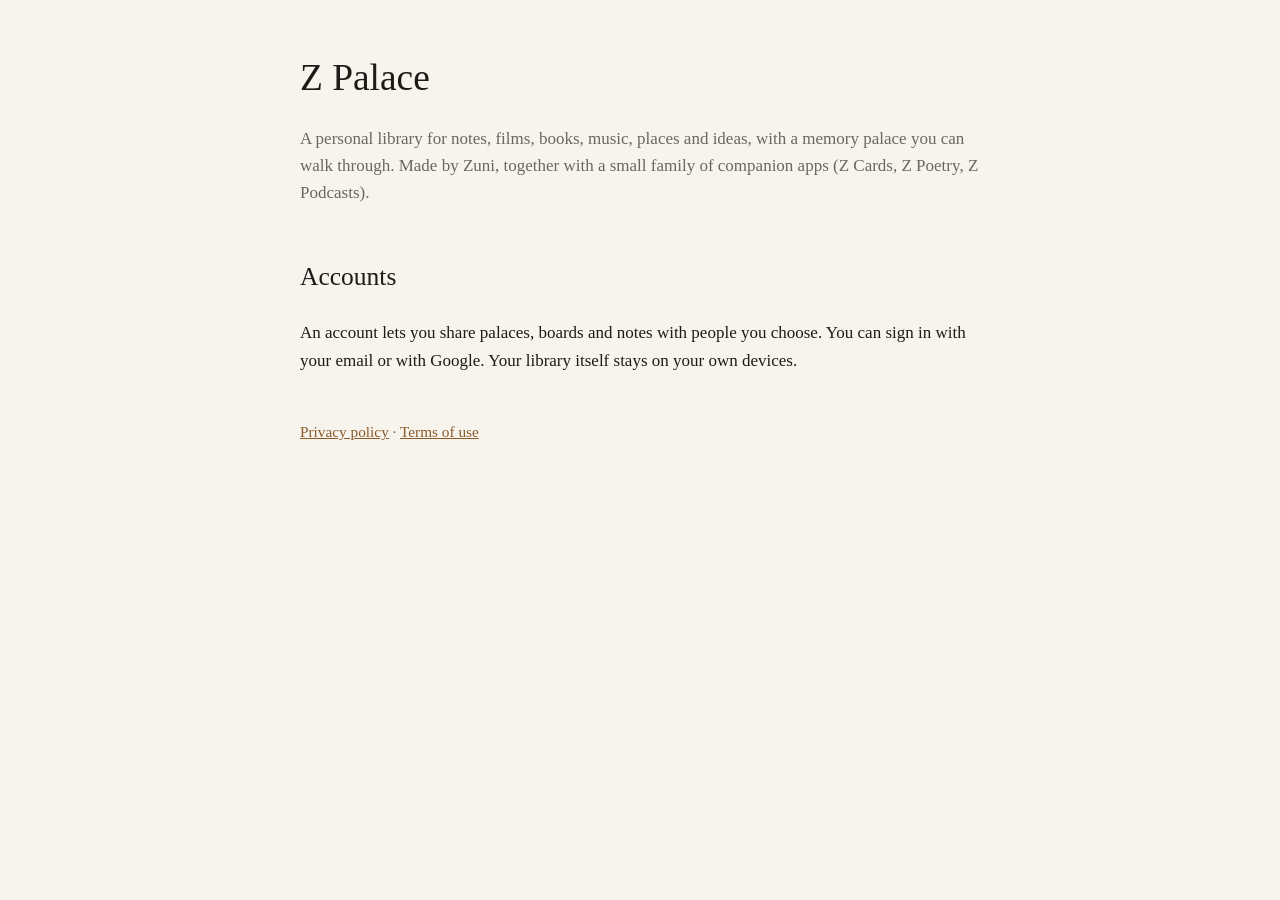
==== index.html @ 0c95208b "Create index.html" ====
<!doctype html><html lang="en"><head><meta charset="utf-8"><meta name="viewport" content="width=device-width,initial-scale=1"><title>Z Palace</title><link rel="stylesheet" href="style.css"></head><body><main><h1>Z Palace</h1><p class="lead">A personal library for notes, films, books, music, places and ideas, with a memory palace you can walk through. Made by Zuni, together with a small family of companion apps (Z Cards, Z Poetry, Z Podcasts).</p><h2>Accounts</h2><p>An account lets you share palaces, boards and notes with people you choose. You can sign in with your email or with Google. Your library itself stays on your own devices.</p><nav><a href="privacy.html">Privacy policy</a> · <a href="terms.html">Terms of use</a></nav></main></body></html>
---- style.css ----
:root{--bg:#f7f4ee;--fg:#1d1b18;--muted:#6b665e;--accent:#8a5a2b} @media (prefers-color-scheme:dark){:root{--bg:#171513;--fg:#ece7df;--muted:#a59e93;--accent:#d29a5f}} body{margin:0;background:var(--bg);color:var(--fg);font:17px/1.6 Georgia,serif} main{max-width:680px;margin:0 auto;padding:48px 20px} h1{font-weight:normal;font-size:2.2em;margin:0 0 .2em} h2{font-weight:normal;margin-top:2em} a{color:var(--accent)} p.lead{color:var(--muted)} nav{margin-top:3em;color:var(--muted);font-size:.9em}
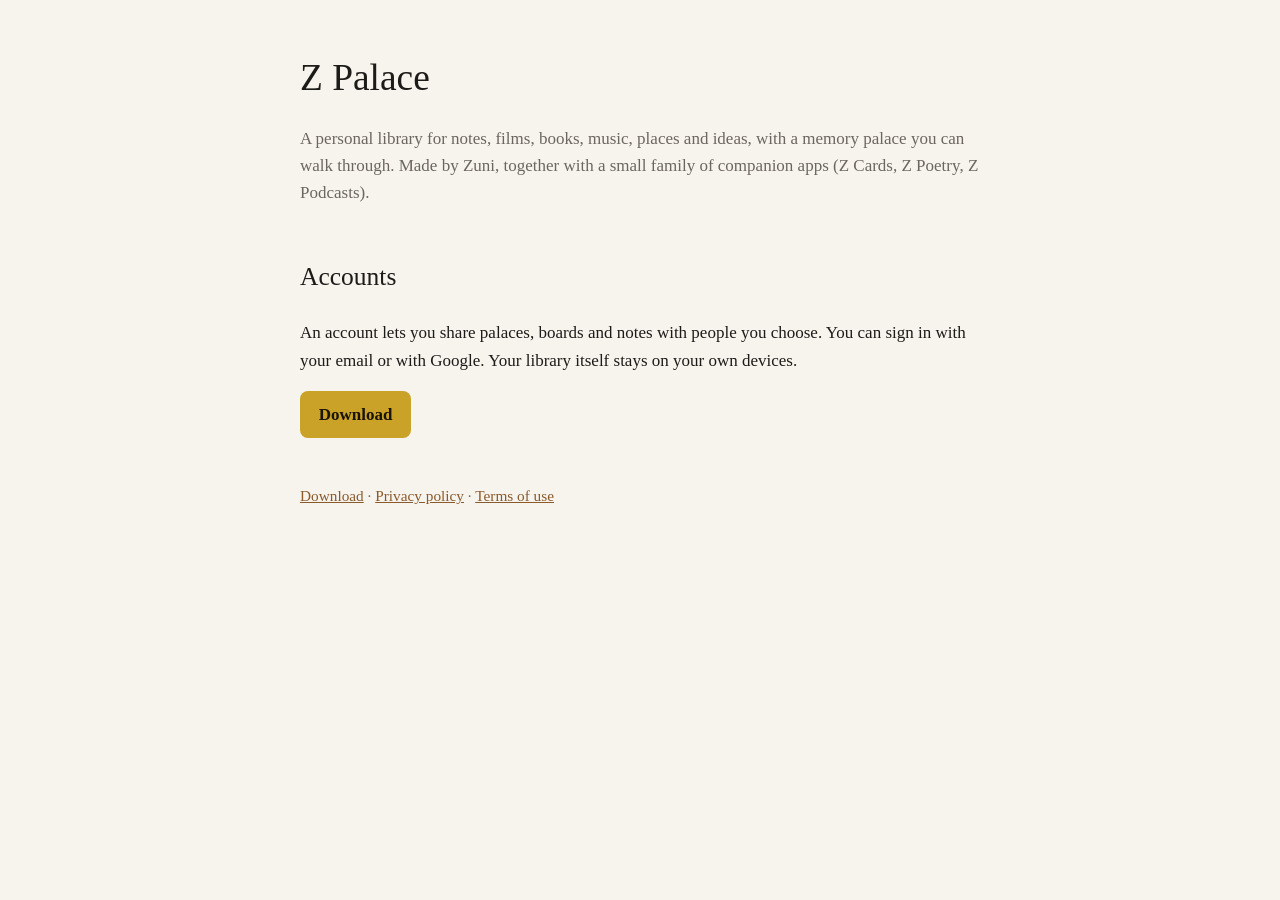
==== commit 6d10a003: "Download page, update file, download link on the home page" ====
--- a/index.html
+++ b/index.html
@@ -1 +1 @@
-<!doctype html><html lang="en"><head><meta charset="utf-8"><meta name="viewport" content="width=device-width,initial-scale=1"><title>Z Palace</title><link rel="stylesheet" href="style.css"></head><body><main><h1>Z Palace</h1><p class="lead">A personal library for notes, films, books, music, places and ideas, with a memory palace you can walk through. Made by Zuni, together with a small family of companion apps (Z Cards, Z Poetry, Z Podcasts).</p><h2>Accounts</h2><p>An account lets you share palaces, boards and notes with people you choose. You can sign in with your email or with Google. Your library itself stays on your own devices.</p><nav><a href="privacy.html">Privacy policy</a> · <a href="terms.html">Terms of use</a></nav></main></body></html>
+<!doctype html><html lang="en"><head><meta charset="utf-8"><meta name="viewport" content="width=device-width,initial-scale=1"><title>Z Palace</title><link rel="stylesheet" href="style.css"></head><body><main><h1>Z Palace</h1><p class="lead">A personal library for notes, films, books, music, places and ideas, with a memory palace you can walk through. Made by Zuni, together with a small family of companion apps (Z Cards, Z Poetry, Z Podcasts).</p><h2>Accounts</h2><p>An account lets you share palaces, boards and notes with people you choose. You can sign in with your email or with Google. Your library itself stays on your own devices.</p><p><a class="button" href="download.html">Download</a></p><nav><a href="download.html">Download</a> · <a href="privacy.html">Privacy policy</a> · <a href="terms.html">Terms of use</a></nav></main></body></html>
--- a/style.css
+++ b/style.css
@@ -1 +1,4 @@
 :root{--bg:#f7f4ee;--fg:#1d1b18;--muted:#6b665e;--accent:#8a5a2b} @media (prefers-color-scheme:dark){:root{--bg:#171513;--fg:#ece7df;--muted:#a59e93;--accent:#d29a5f}} body{margin:0;background:var(--bg);color:var(--fg);font:17px/1.6 Georgia,serif} main{max-width:680px;margin:0 auto;padding:48px 20px} h1{font-weight:normal;font-size:2.2em;margin:0 0 .2em} h2{font-weight:normal;margin-top:2em} a{color:var(--accent)} p.lead{color:var(--muted)} nav{margin-top:3em;color:var(--muted);font-size:.9em}
+a.button{display:inline-block;padding:.6em 1.1em;border-radius:8px;background:#c9a227;color:#1a1408;font-weight:600;text-decoration:none}
+code{background:#8884;padding:.1em .35em;border-radius:4px;font-size:.92em;word-break:break-all}
+ol li{margin:.45em 0}
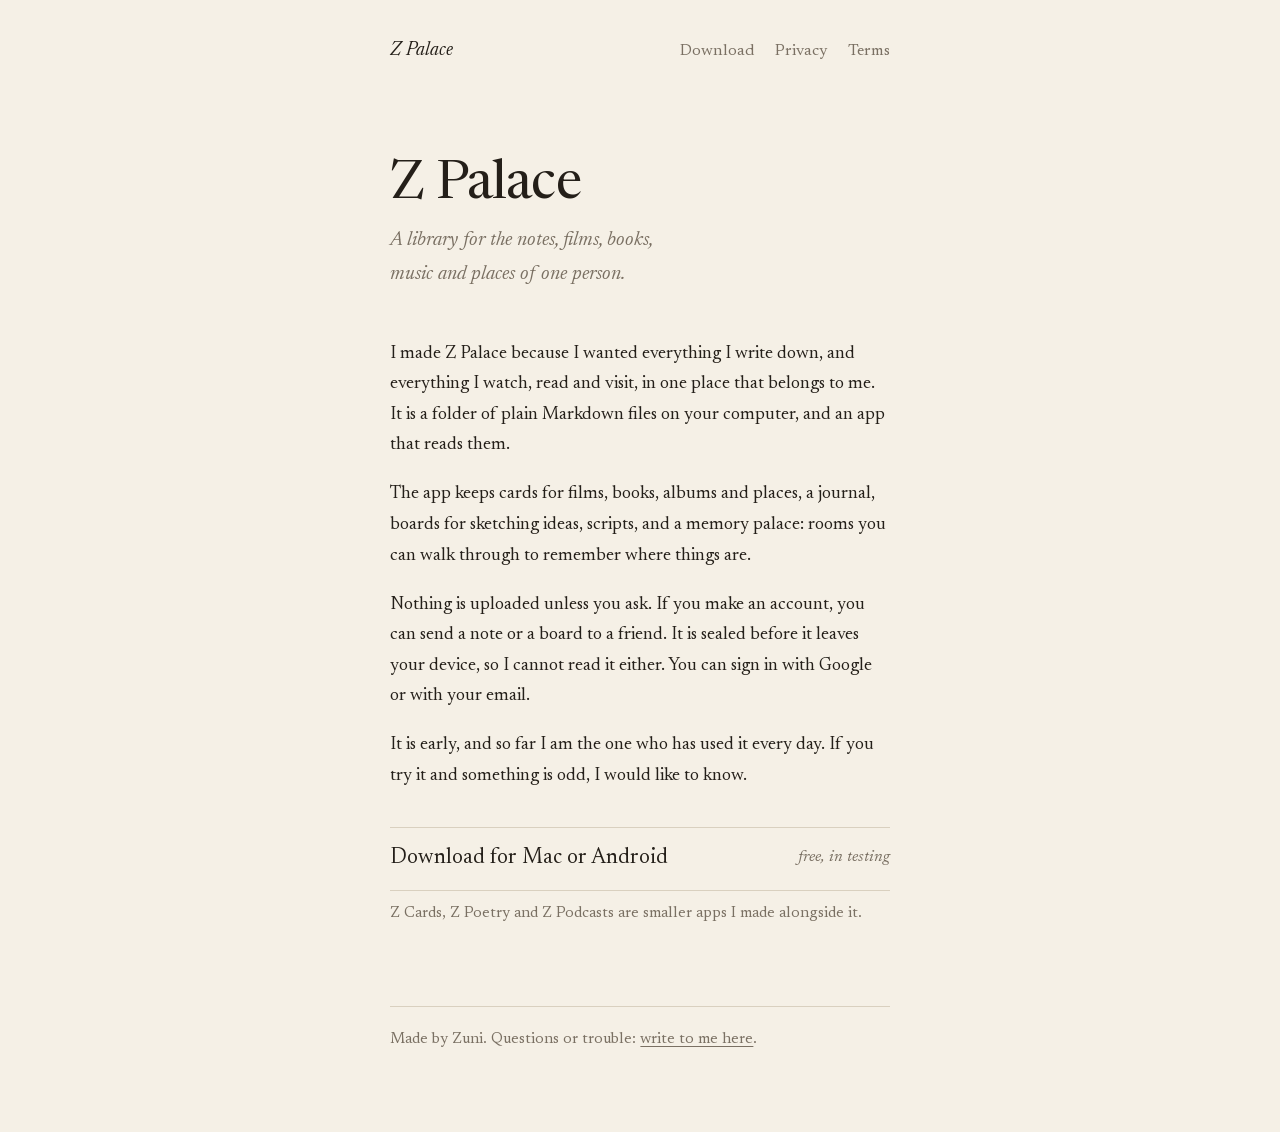
==== commit 92005f1e: "Redesign: editorial serif (self-hosted Newsreader), warm paper and dark mode, plain first-person cop" ====
--- a/index.html
+++ b/index.html
@@ -1 +1,8 @@
-<!doctype html><html lang="en"><head><meta charset="utf-8"><meta name="viewport" content="width=device-width,initial-scale=1"><title>Z Palace</title><link rel="stylesheet" href="style.css"></head><body><main><h1>Z Palace</h1><p class="lead">A personal library for notes, films, books, music, places and ideas, with a memory palace you can walk through. Made by Zuni, together with a small family of companion apps (Z Cards, Z Poetry, Z Podcasts).</p><h2>Accounts</h2><p>An account lets you share palaces, boards and notes with people you choose. You can sign in with your email or with Google. Your library itself stays on your own devices.</p><p><a class="button" href="download.html">Download</a></p><nav><a href="download.html">Download</a> · <a href="privacy.html">Privacy policy</a> · <a href="terms.html">Terms of use</a></nav></main></body></html>
+<!doctype html><html lang="en"><head><meta charset="utf-8"><meta name="viewport" content="width=device-width,initial-scale=1"><meta name="color-scheme" content="light dark"><title>Z Palace</title><link rel="preload" href="fonts/newsreader-normal.woff2" as="font" type="font/woff2" crossorigin><link rel="stylesheet" href="style.css"></head><body><div class="page"><header><a class="mark" href="index.html">Z Palace</a><nav><a href="download.html">Download</a><a href="privacy.html">Privacy</a><a href="terms.html">Terms</a></nav></header><main><h1>Z Palace</h1><p class="sub">A library for the notes, films, books, music and places of one person.</p>
+<p>I made Z Palace because I wanted everything I write down, and everything I watch, read and visit, in one place that belongs to me. It is a folder of plain Markdown files on your computer, and an app that reads them.</p>
+<p>The app keeps cards for films, books, albums and places, a journal, boards for sketching ideas, scripts, and a memory palace: rooms you can walk through to remember where things are.</p>
+<p>Nothing is uploaded unless you ask. If you make an account, you can send a note or a board to a friend. It is sealed before it leaves your device, so I cannot read it either. You can sign in with Google or with your email.</p>
+<p>It is early, and so far I am the one who has used it every day. If you try it and something is odd, I would like to know.</p>
+<a class="pick" href="download.html">Download for Mac or Android <span>free, in testing</span></a>
+<p class="small">Z Cards, Z Poetry and Z Podcasts are smaller apps I made alongside it.</p></main>
+<footer>Made by Zuni. Questions or trouble: <a href="https://github.com/ZuniApps/ZuniApps.github.io/issues">write to me here</a>.</footer></div></body></html>
--- a/style.css
+++ b/style.css
@@ -1,4 +1,29 @@
-:root{--bg:#f7f4ee;--fg:#1d1b18;--muted:#6b665e;--accent:#8a5a2b} @media (prefers-color-scheme:dark){:root{--bg:#171513;--fg:#ece7df;--muted:#a59e93;--accent:#d29a5f}} body{margin:0;background:var(--bg);color:var(--fg);font:17px/1.6 Georgia,serif} main{max-width:680px;margin:0 auto;padding:48px 20px} h1{font-weight:normal;font-size:2.2em;margin:0 0 .2em} h2{font-weight:normal;margin-top:2em} a{color:var(--accent)} p.lead{color:var(--muted)} nav{margin-top:3em;color:var(--muted);font-size:.9em}
-a.button{display:inline-block;padding:.6em 1.1em;border-radius:8px;background:#c9a227;color:#1a1408;font-weight:600;text-decoration:none}
-code{background:#8884;padding:.1em .35em;border-radius:4px;font-size:.92em;word-break:break-all}
-ol li{margin:.45em 0}
+@font-face{font-family:"Newsreader";font-style:italic;font-weight:400 600;font-display:swap;src:url(fonts/newsreader-italic.woff2) format("woff2")}
+@font-face{font-family:"Newsreader";font-style:normal;font-weight:400 600;font-display:swap;src:url(fonts/newsreader-normal.woff2) format("woff2")}
+:root{--bg:#f5f0e6;--fg:#241f19;--muted:#7a7063;--rule:#d9d0bf;--accent:#7b3a22}
+@media (prefers-color-scheme:dark){:root{--bg:#1b1815;--fg:#e8e1d4;--muted:#a1978a;--rule:#3a352e;--accent:#d49a72}}
+*{box-sizing:border-box}
+html{-webkit-text-size-adjust:100%}
+body{margin:0;background:var(--bg);color:var(--fg);font:400 1.125rem/1.7 "Newsreader",Charter,"Iowan Old Style",Georgia,serif;font-optical-sizing:auto;-webkit-font-smoothing:antialiased}
+.page{max-width:34rem;margin:0 auto;padding:2.2rem 1.4rem 5rem}
+header{display:flex;justify-content:space-between;align-items:baseline;gap:1rem;margin-bottom:5.5rem;font-size:1rem}
+header .mark{font-style:italic;font-size:1.2rem;color:var(--fg);text-decoration:none}
+header nav a{margin-left:1.3rem;color:var(--muted);text-decoration:none}
+header nav a:hover,header nav a[aria-current]{color:var(--fg)}
+h1,.sub{text-wrap:balance}
+p{text-wrap:pretty}
+h1{font-weight:400;font-size:clamp(2.4rem,7vw,3.4rem);line-height:1.08;letter-spacing:-.015em;margin:0 0 .5rem}
+h2{font-weight:500;font-size:1.3rem;line-height:1.3;margin:2.8rem 0 .4rem}
+.sub{font-style:italic;color:var(--muted);font-size:1.25rem;margin:0 0 3rem}
+p{margin:0 0 1.15rem}
+a{color:var(--accent);text-underline-offset:.2em;text-decoration-thickness:1px}
+.pick{display:block;margin:2.2rem 0 .3rem;padding:.8rem 0;border-top:1px solid var(--rule);border-bottom:1px solid var(--rule);color:var(--fg);text-decoration:none;font-size:1.35rem}
+.pick span{float:right;color:var(--muted);font-size:1rem;font-style:italic;padding-top:.25rem}
+.pick:hover{color:var(--accent)}
+.small{font-size:.95rem;line-height:1.6;color:var(--muted);margin:.7rem 0 2.6rem}
+.small ol{margin:.4rem 0 0;padding-left:1.2rem}.small li{margin:.35rem 0}
+code{font:.85em ui-monospace,Menlo,monospace;word-break:break-all}
+footer{margin-top:5rem;padding-top:1.2rem;border-top:1px solid var(--rule);font-size:.95rem;color:var(--muted)}
+footer a{color:var(--muted)}
+::selection{background:var(--accent);color:var(--bg)}
+@media (max-width:30rem){header{margin-bottom:3.5rem;flex-direction:column;gap:.4rem}header nav a{margin:0 1.1rem 0 0}}
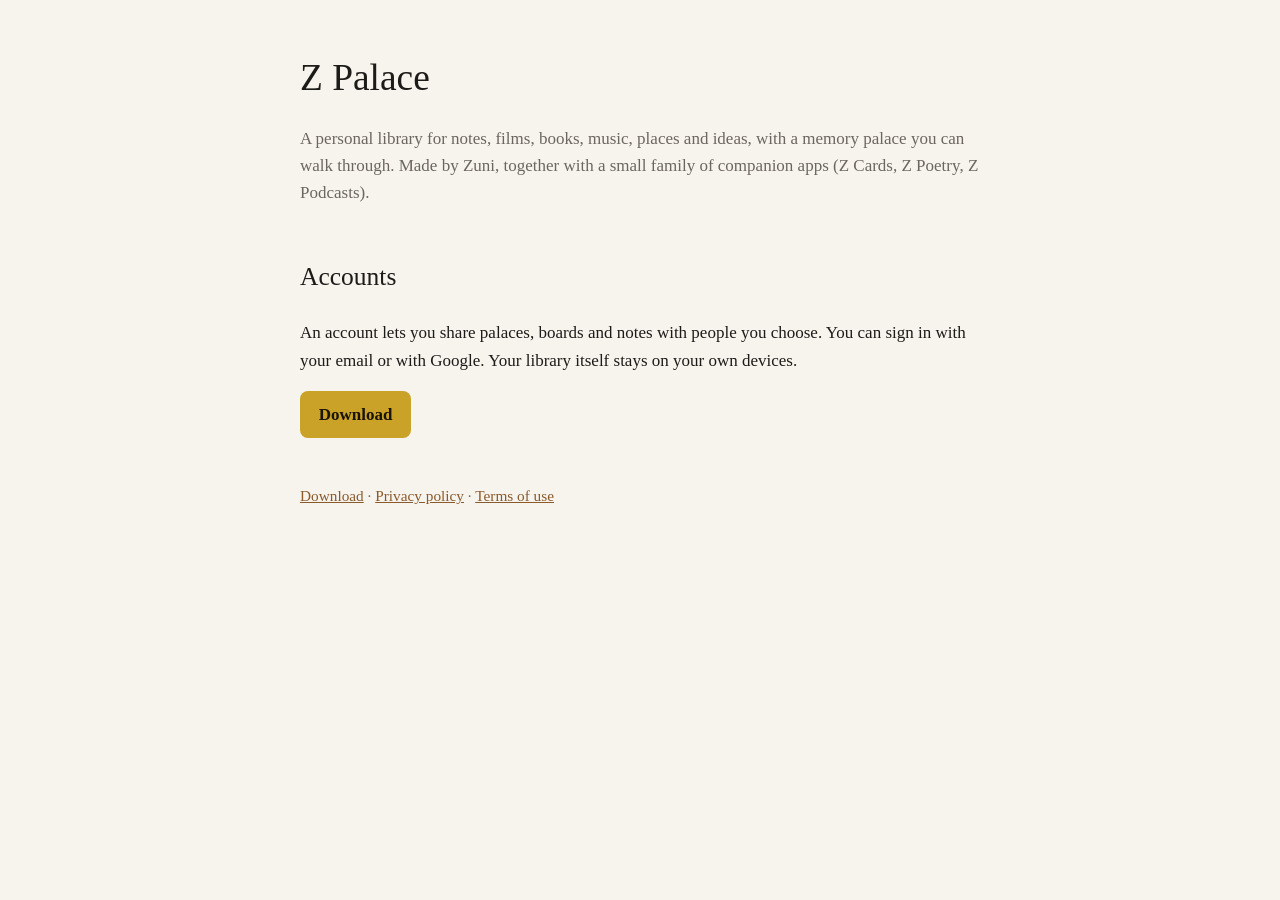
==== commit e23331d0: "Revert "Redesign: editorial serif (self-hosted Newsreader), warm paper and dark mode, plain first-pe" ====
--- a/index.html
+++ b/index.html
@@ -1,8 +1 @@
-<!doctype html><html lang="en"><head><meta charset="utf-8"><meta name="viewport" content="width=device-width,initial-scale=1"><meta name="color-scheme" content="light dark"><title>Z Palace</title><link rel="preload" href="fonts/newsreader-normal.woff2" as="font" type="font/woff2" crossorigin><link rel="stylesheet" href="style.css"></head><body><div class="page"><header><a class="mark" href="index.html">Z Palace</a><nav><a href="download.html">Download</a><a href="privacy.html">Privacy</a><a href="terms.html">Terms</a></nav></header><main><h1>Z Palace</h1><p class="sub">A library for the notes, films, books, music and places of one person.</p>
-<p>I made Z Palace because I wanted everything I write down, and everything I watch, read and visit, in one place that belongs to me. It is a folder of plain Markdown files on your computer, and an app that reads them.</p>
-<p>The app keeps cards for films, books, albums and places, a journal, boards for sketching ideas, scripts, and a memory palace: rooms you can walk through to remember where things are.</p>
-<p>Nothing is uploaded unless you ask. If you make an account, you can send a note or a board to a friend. It is sealed before it leaves your device, so I cannot read it either. You can sign in with Google or with your email.</p>
-<p>It is early, and so far I am the one who has used it every day. If you try it and something is odd, I would like to know.</p>
-<a class="pick" href="download.html">Download for Mac or Android <span>free, in testing</span></a>
-<p class="small">Z Cards, Z Poetry and Z Podcasts are smaller apps I made alongside it.</p></main>
-<footer>Made by Zuni. Questions or trouble: <a href="https://github.com/ZuniApps/ZuniApps.github.io/issues">write to me here</a>.</footer></div></body></html>
+<!doctype html><html lang="en"><head><meta charset="utf-8"><meta name="viewport" content="width=device-width,initial-scale=1"><title>Z Palace</title><link rel="stylesheet" href="style.css"></head><body><main><h1>Z Palace</h1><p class="lead">A personal library for notes, films, books, music, places and ideas, with a memory palace you can walk through. Made by Zuni, together with a small family of companion apps (Z Cards, Z Poetry, Z Podcasts).</p><h2>Accounts</h2><p>An account lets you share palaces, boards and notes with people you choose. You can sign in with your email or with Google. Your library itself stays on your own devices.</p><p><a class="button" href="download.html">Download</a></p><nav><a href="download.html">Download</a> · <a href="privacy.html">Privacy policy</a> · <a href="terms.html">Terms of use</a></nav></main></body></html>
--- a/style.css
+++ b/style.css
@@ -1,29 +1,4 @@
-@font-face{font-family:"Newsreader";font-style:italic;font-weight:400 600;font-display:swap;src:url(fonts/newsreader-italic.woff2) format("woff2")}
-@font-face{font-family:"Newsreader";font-style:normal;font-weight:400 600;font-display:swap;src:url(fonts/newsreader-normal.woff2) format("woff2")}
-:root{--bg:#f5f0e6;--fg:#241f19;--muted:#7a7063;--rule:#d9d0bf;--accent:#7b3a22}
-@media (prefers-color-scheme:dark){:root{--bg:#1b1815;--fg:#e8e1d4;--muted:#a1978a;--rule:#3a352e;--accent:#d49a72}}
-*{box-sizing:border-box}
-html{-webkit-text-size-adjust:100%}
-body{margin:0;background:var(--bg);color:var(--fg);font:400 1.125rem/1.7 "Newsreader",Charter,"Iowan Old Style",Georgia,serif;font-optical-sizing:auto;-webkit-font-smoothing:antialiased}
-.page{max-width:34rem;margin:0 auto;padding:2.2rem 1.4rem 5rem}
-header{display:flex;justify-content:space-between;align-items:baseline;gap:1rem;margin-bottom:5.5rem;font-size:1rem}
-header .mark{font-style:italic;font-size:1.2rem;color:var(--fg);text-decoration:none}
-header nav a{margin-left:1.3rem;color:var(--muted);text-decoration:none}
-header nav a:hover,header nav a[aria-current]{color:var(--fg)}
-h1,.sub{text-wrap:balance}
-p{text-wrap:pretty}
-h1{font-weight:400;font-size:clamp(2.4rem,7vw,3.4rem);line-height:1.08;letter-spacing:-.015em;margin:0 0 .5rem}
-h2{font-weight:500;font-size:1.3rem;line-height:1.3;margin:2.8rem 0 .4rem}
-.sub{font-style:italic;color:var(--muted);font-size:1.25rem;margin:0 0 3rem}
-p{margin:0 0 1.15rem}
-a{color:var(--accent);text-underline-offset:.2em;text-decoration-thickness:1px}
-.pick{display:block;margin:2.2rem 0 .3rem;padding:.8rem 0;border-top:1px solid var(--rule);border-bottom:1px solid var(--rule);color:var(--fg);text-decoration:none;font-size:1.35rem}
-.pick span{float:right;color:var(--muted);font-size:1rem;font-style:italic;padding-top:.25rem}
-.pick:hover{color:var(--accent)}
-.small{font-size:.95rem;line-height:1.6;color:var(--muted);margin:.7rem 0 2.6rem}
-.small ol{margin:.4rem 0 0;padding-left:1.2rem}.small li{margin:.35rem 0}
-code{font:.85em ui-monospace,Menlo,monospace;word-break:break-all}
-footer{margin-top:5rem;padding-top:1.2rem;border-top:1px solid var(--rule);font-size:.95rem;color:var(--muted)}
-footer a{color:var(--muted)}
-::selection{background:var(--accent);color:var(--bg)}
-@media (max-width:30rem){header{margin-bottom:3.5rem;flex-direction:column;gap:.4rem}header nav a{margin:0 1.1rem 0 0}}
+:root{--bg:#f7f4ee;--fg:#1d1b18;--muted:#6b665e;--accent:#8a5a2b} @media (prefers-color-scheme:dark){:root{--bg:#171513;--fg:#ece7df;--muted:#a59e93;--accent:#d29a5f}} body{margin:0;background:var(--bg);color:var(--fg);font:17px/1.6 Georgia,serif} main{max-width:680px;margin:0 auto;padding:48px 20px} h1{font-weight:normal;font-size:2.2em;margin:0 0 .2em} h2{font-weight:normal;margin-top:2em} a{color:var(--accent)} p.lead{color:var(--muted)} nav{margin-top:3em;color:var(--muted);font-size:.9em}
+a.button{display:inline-block;padding:.6em 1.1em;border-radius:8px;background:#c9a227;color:#1a1408;font-weight:600;text-decoration:none}
+code{background:#8884;padding:.1em .35em;border-radius:4px;font-size:.92em;word-break:break-all}
+ol li{margin:.45em 0}
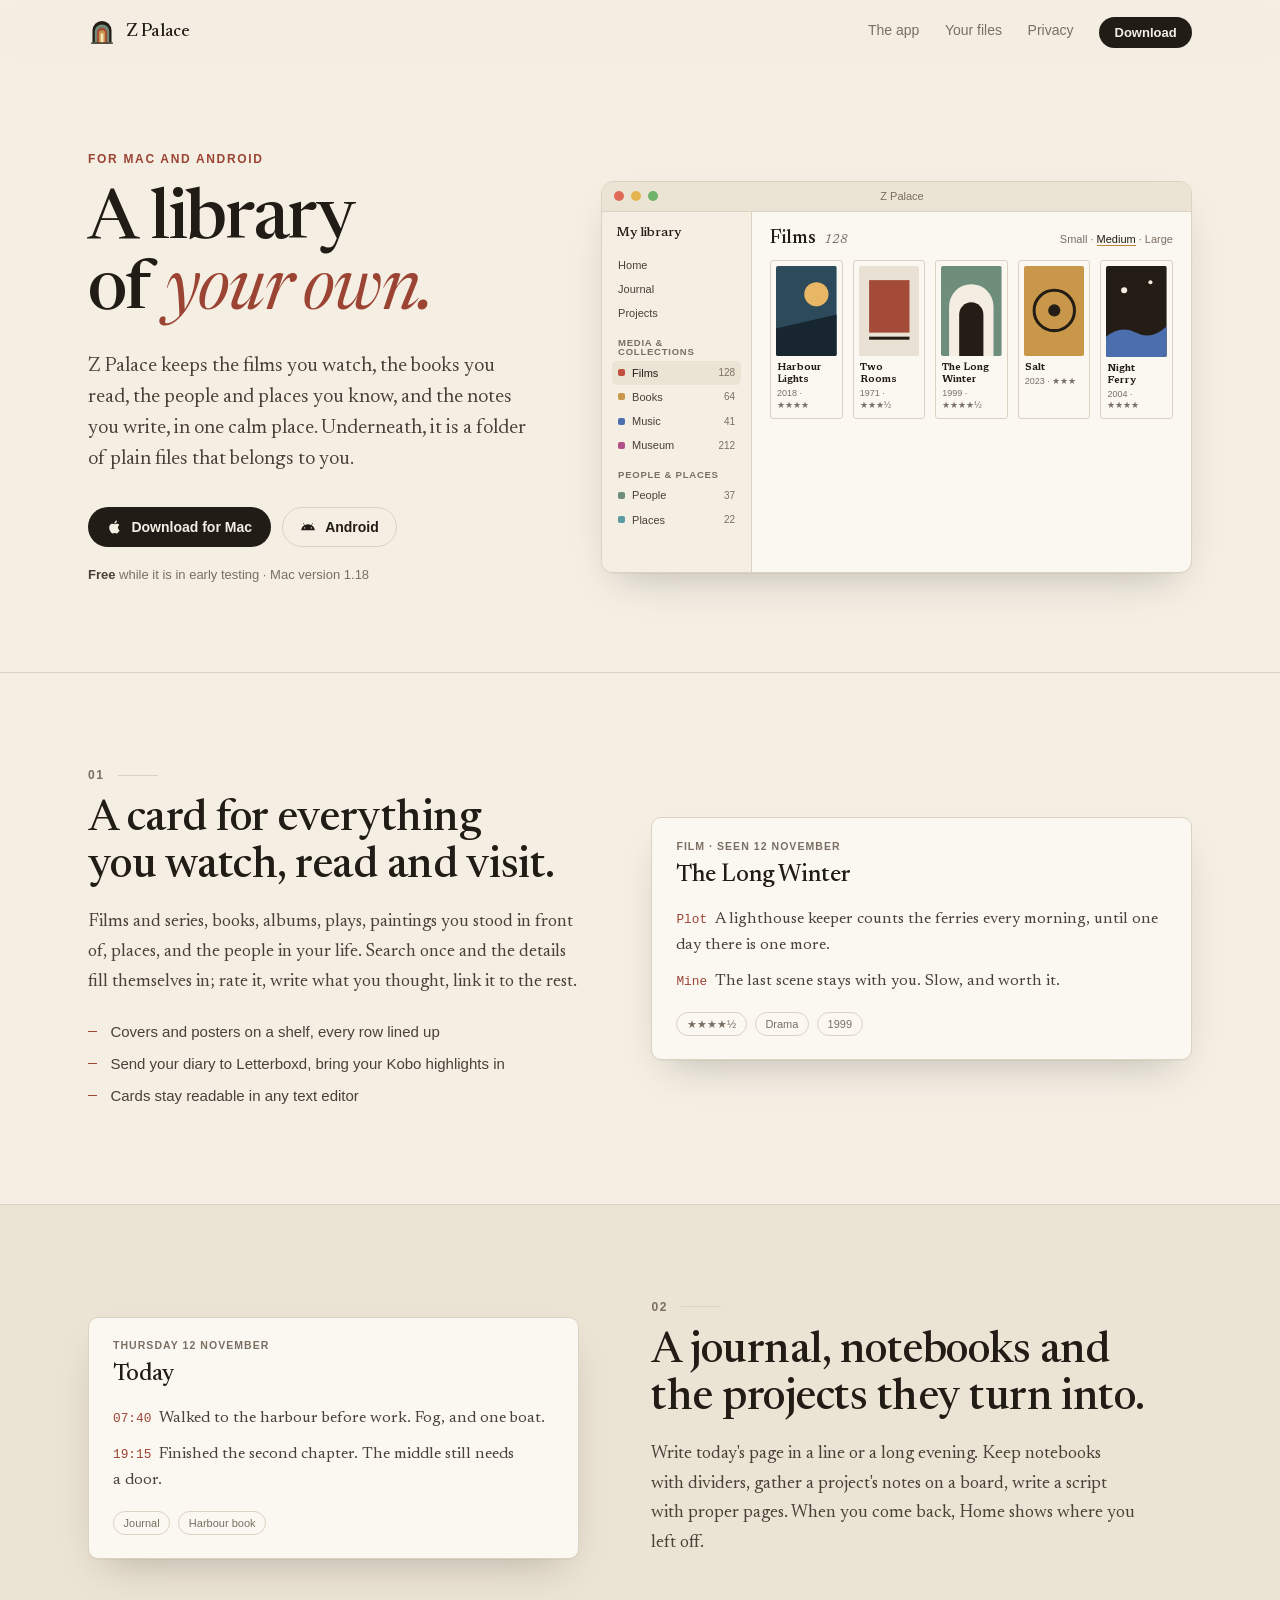
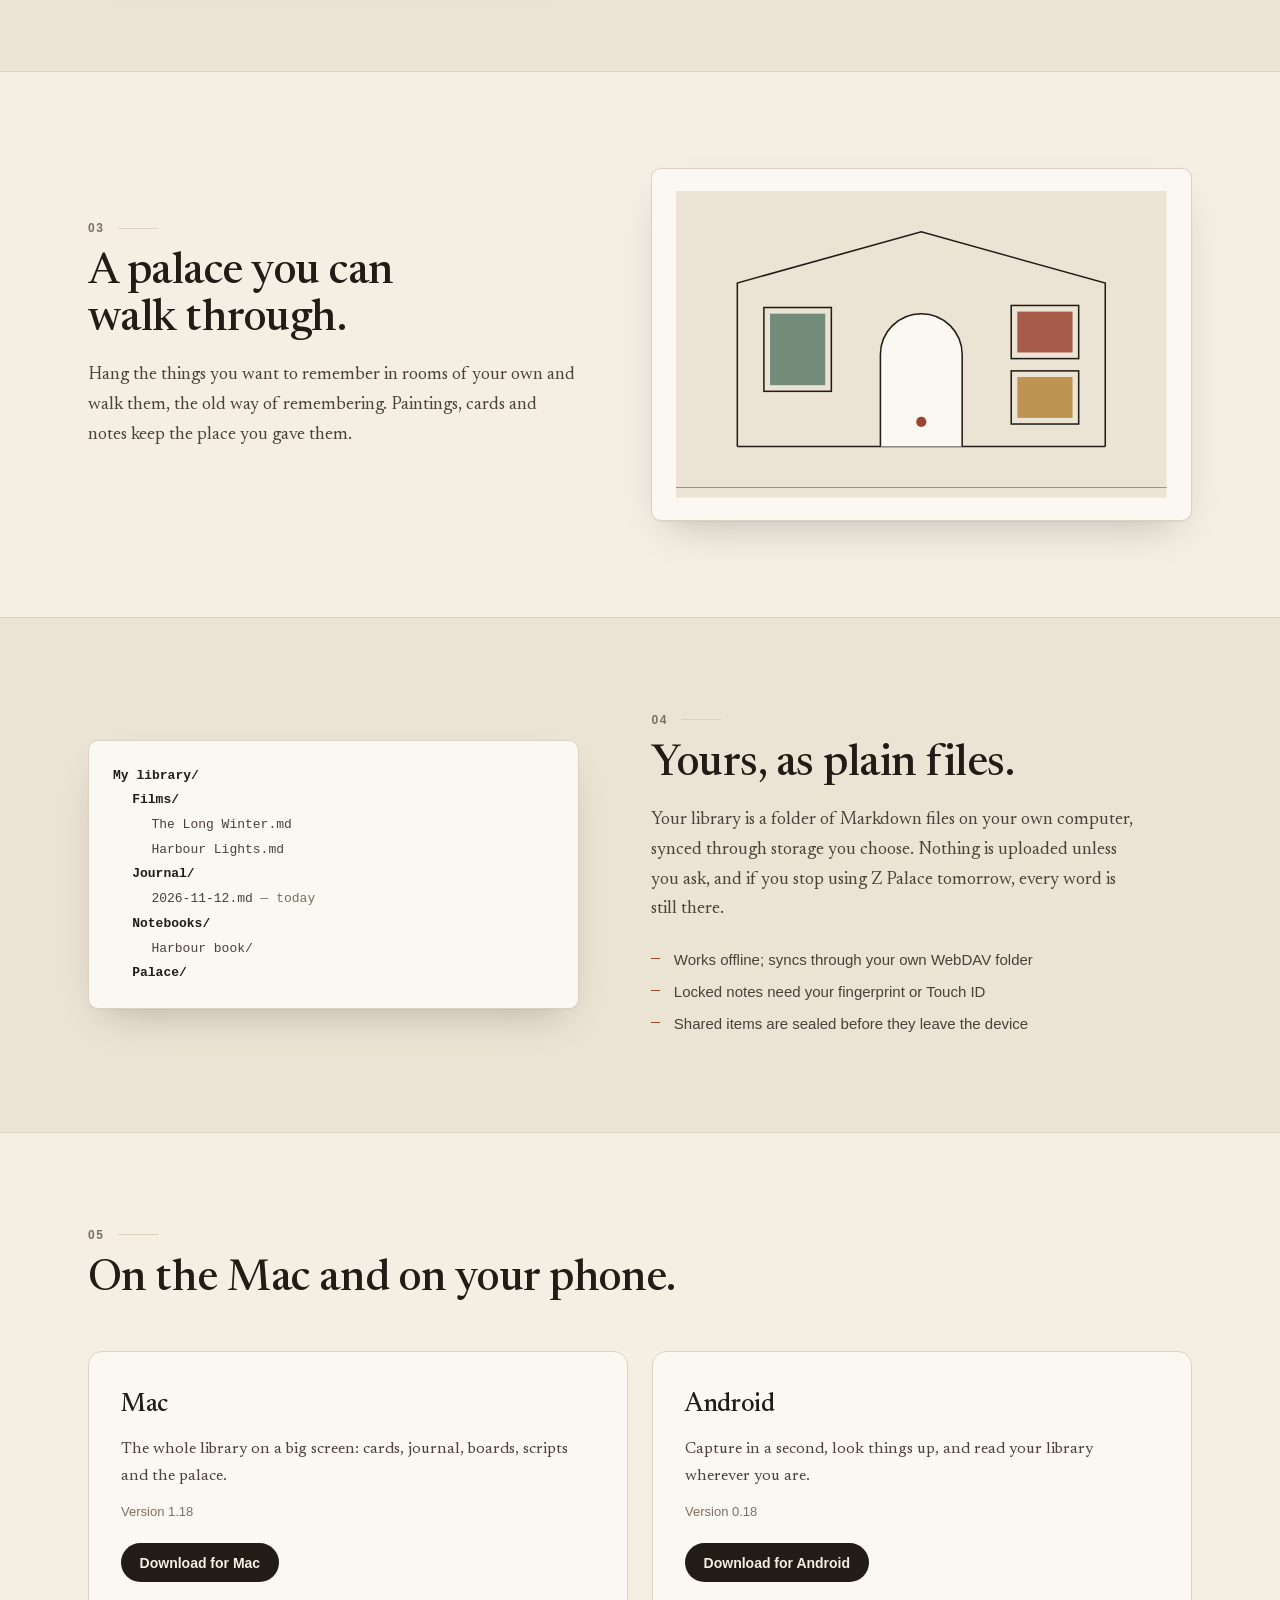
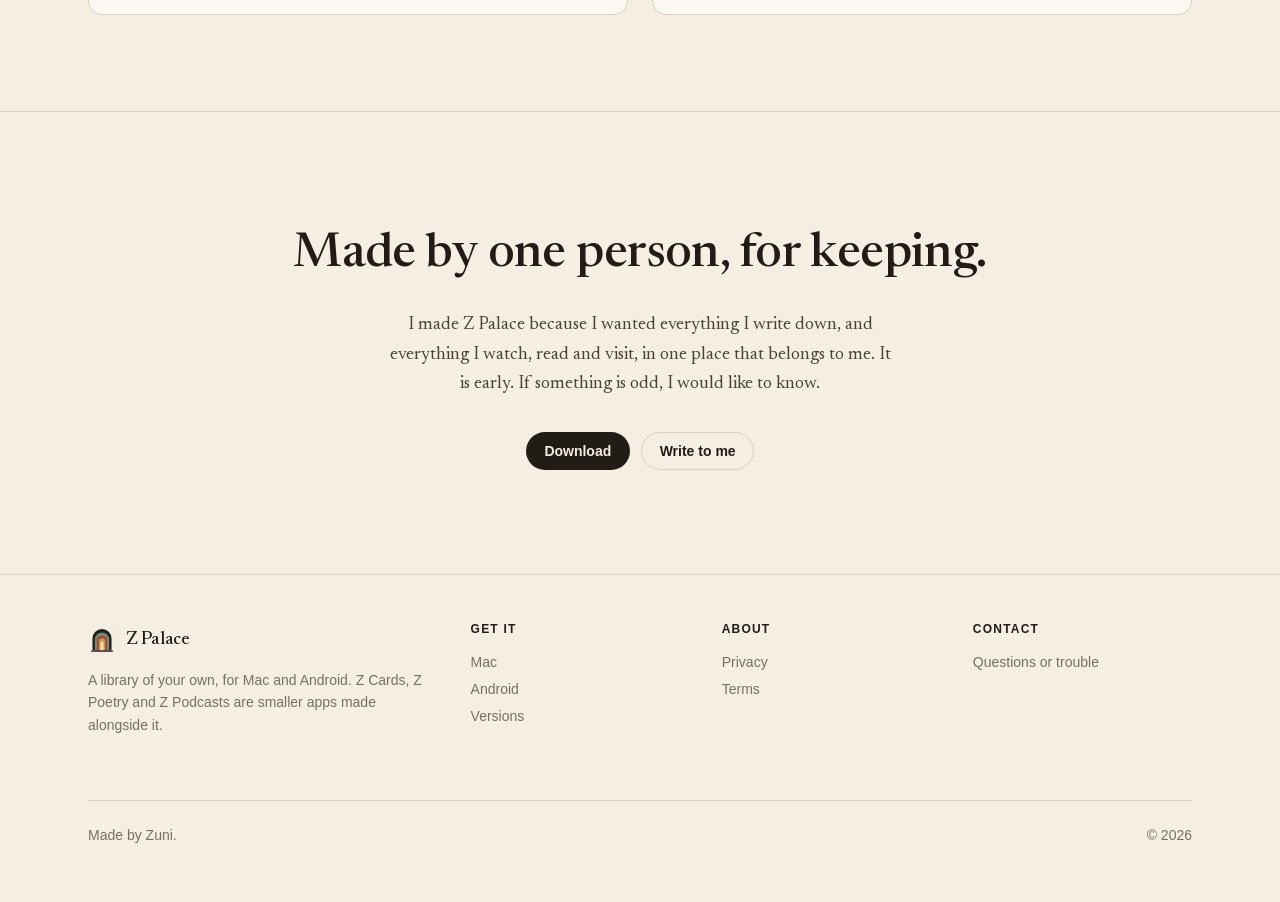
==== commit 256dbf12: "New site design (v2): app window, chapters, download page" ====
--- a/index.html
+++ b/index.html
@@ -1 +1,186 @@
-<!doctype html><html lang="en"><head><meta charset="utf-8"><meta name="viewport" content="width=device-width,initial-scale=1"><title>Z Palace</title><link rel="stylesheet" href="style.css"></head><body><main><h1>Z Palace</h1><p class="lead">A personal library for notes, films, books, music, places and ideas, with a memory palace you can walk through. Made by Zuni, together with a small family of companion apps (Z Cards, Z Poetry, Z Podcasts).</p><h2>Accounts</h2><p>An account lets you share palaces, boards and notes with people you choose. You can sign in with your email or with Google. Your library itself stays on your own devices.</p><p><a class="button" href="download.html">Download</a></p><nav><a href="download.html">Download</a> · <a href="privacy.html">Privacy policy</a> · <a href="terms.html">Terms of use</a></nav></main></body></html>
+<!doctype html>
+<html lang="en">
+<head>
+<meta charset="utf-8">
+<meta name="viewport" content="width=device-width,initial-scale=1">
+<meta name="color-scheme" content="light dark">
+<title>Z Palace — a library of your own</title>
+<meta name="description" content="Z Palace keeps your films, books, people, places, notes and journal as plain files in a folder that is yours. For Mac and Android.">
+<link rel="icon" href="icon.svg" type="image/svg+xml">
+<link rel="preload" href="fonts/newsreader-normal.woff2" as="font" type="font/woff2" crossorigin>
+<link rel="stylesheet" href="style.css">
+</head>
+<body>
+
+<header class="top"><div class="wrap">
+  <a class="brand" href="index.html"><svg viewBox="100 100 824 824" aria-hidden="true"><use href="icon.svg#arch"/></svg>Z Palace</a>
+  <nav class="nav">
+    <a href="#cards">The app</a>
+    <a href="#files">Your files</a>
+    <a href="privacy.html">Privacy</a>
+    <a class="btn solid small" href="download.html">Download</a>
+  </nav>
+</div></header>
+
+<main>
+<section class="hero"><div class="wrap">
+  <div>
+    <p class="eyebrow">For Mac and Android</p>
+    <h1>A library of <em>your own.</em></h1>
+    <p class="lede">Z Palace keeps the films you watch, the books you read, the people and places you know, and the notes you write, in one calm place. Underneath, it is a folder of plain files that belongs to you.</p>
+    <div class="actions">
+      <a class="btn solid" href="download.html#mac"><svg viewBox="0 0 24 24" fill="currentColor" aria-hidden="true"><path d="M16.4 12.6c0-2.4 2-3.6 2.1-3.7-1.1-1.7-2.9-1.9-3.5-1.9-1.5-.2-2.9.9-3.7.9-.8 0-1.9-.9-3.2-.8-1.6 0-3.1 1-4 2.4-1.7 3-.4 7.4 1.2 9.8.8 1.2 1.8 2.5 3 2.4 1.2 0 1.7-.8 3.1-.8 1.5 0 1.9.8 3.2.8 1.3 0 2.2-1.2 3-2.4.9-1.4 1.3-2.7 1.3-2.8-.1 0-2.5-1-2.5-3.9zM14 5.4c.7-.8 1.1-1.9 1-3-1 0-2.1.7-2.8 1.5-.6.7-1.2 1.8-1 2.9 1 .1 2.1-.6 2.8-1.4z"/></svg>Download for Mac</a>
+      <a class="btn line" href="download.html#android"><svg viewBox="0 0 24 24" fill="currentColor" aria-hidden="true"><path d="M17.6 9.5l1.7-3a.4.4 0 0 0-.7-.4l-1.8 3.1a10.6 10.6 0 0 0-9.6 0L5.4 6.1a.4.4 0 1 0-.7.4l1.7 3A9.4 9.4 0 0 0 1.5 17h21a9.4 9.4 0 0 0-4.9-7.5zM7 14.4a1 1 0 1 1 0-2 1 1 0 0 1 0 2zm10 0a1 1 0 1 1 0-2 1 1 0 0 1 0 2z"/></svg>Android</a>
+    </div>
+    <p class="fine"><b>Free</b> while it is in early testing · <span data-version="mac">Mac version 1.18</span></p>
+  </div>
+
+  <!-- The app, drawn (invented titles; nobody's real library). -->
+  <div class="window" role="img" aria-label="The Z Palace window: a sidebar of places and a shelf of film cards">
+    <div class="bar"><i></i><i></i><i></i><span>Z Palace</span></div>
+    <div class="body">
+      <div class="side">
+        <b>My library</b>
+        <p>Home</p><p>Journal</p><p>Projects</p>
+        <h6>Media &amp; collections</h6>
+        <p class="on"><i style="background:#c0503d"></i>Films<em>128</em></p>
+        <p><i style="background:#c9974a"></i>Books<em>64</em></p>
+        <p><i style="background:#4b6fae"></i>Music<em>41</em></p>
+        <p><i style="background:#b44f88"></i>Museum<em>212</em></p>
+        <h6>People &amp; places</h6>
+        <p><i style="background:#6f8d7b"></i>People<em>37</em></p>
+        <p><i style="background:#5a9aa0"></i>Places<em>22</em></p>
+      </div>
+      <div class="main">
+        <div class="head"><h4>Films</h4><span>128</span><u>Small · <b>Medium</b> · Large</u></div>
+        <div class="shelf">
+          <div class="poster"><div><svg viewBox="0 0 60 90" preserveAspectRatio="none"><rect width="60" height="90" fill="#2d4a5a"/><circle cx="40" cy="28" r="12" fill="#e8b765"/><path d="M0 62 L60 48 L60 90 L0 90Z" fill="#17262f"/></svg></div><p>Harbour Lights</p><small>2018 · ★★★★</small></div>
+          <div class="poster"><div><svg viewBox="0 0 60 90" preserveAspectRatio="none"><rect width="60" height="90" fill="#e9e2d4"/><rect x="10" y="14" width="40" height="52" fill="#a44a39"/><rect x="10" y="70" width="40" height="3" fill="#241d16"/></svg></div><p>Two Rooms</p><small>1971 · ★★★½</small></div>
+          <div class="poster"><div><svg viewBox="0 0 60 90" preserveAspectRatio="none"><rect width="60" height="90" fill="#6f8d7b"/><path d="M8 90 V40 A22 22 0 0 1 52 40 V90Z" fill="#f3ede2"/><path d="M18 90 V48 A12 12 0 0 1 42 48 V90Z" fill="#241d16"/></svg></div><p>The Long Winter</p><small>1999 · ★★★★½</small></div>
+          <div class="poster"><div><svg viewBox="0 0 60 90" preserveAspectRatio="none"><rect width="60" height="90" fill="#c9974a"/><circle cx="30" cy="44" r="20" fill="none" stroke="#241d16" stroke-width="3"/><circle cx="30" cy="44" r="6" fill="#241d16"/></svg></div><p>Salt</p><small>2023 · ★★★</small></div>
+          <div class="poster"><div><svg viewBox="0 0 60 90" preserveAspectRatio="none"><rect width="60" height="90" fill="#241d16"/><path d="M0 70 Q15 58 30 66 T60 60 V90 H0Z" fill="#4b6fae"/><circle cx="18" cy="24" r="3" fill="#f3ede2"/><circle cx="44" cy="16" r="2" fill="#f3ede2"/></svg></div><p>Night Ferry</p><small>2004 · ★★★★</small></div>
+        </div>
+      </div>
+    </div>
+  </div>
+</div></section>
+
+<section class="band" id="cards"><div class="wrap split">
+  <div>
+    <p class="num">01</p>
+    <h2>A card for everything you watch, read and visit.</h2>
+    <p class="copy">Films and series, books, albums, plays, paintings you stood in front of, places, and the people in your life. Search once and the details fill themselves in; rate it, write what you thought, link it to the rest.</p>
+    <ul class="points">
+      <li>Covers and posters on a shelf, every row lined up</li>
+      <li>Send your diary to Letterboxd, bring your Kobo highlights in</li>
+      <li>Cards stay readable in any text editor</li>
+    </ul>
+  </div>
+  <div class="panel page-mock" aria-hidden="true">
+    <p class="date">Film · seen 12 November</p>
+    <h5>The Long Winter</h5>
+    <p><span class="time">Plot</span>A lighthouse keeper counts the ferries every morning, until one day there is one more.</p>
+    <p><span class="time">Mine</span>The last scene stays with you. Slow, and worth it.</p>
+    <div class="tags"><span>★★★★½</span><span>Drama</span><span>1999</span></div>
+  </div>
+</div></section>
+
+<section class="band alt" id="journal"><div class="wrap split flip">
+  <div>
+    <p class="num">02</p>
+    <h2>A journal, notebooks and the projects they turn into.</h2>
+    <p class="copy">Write today's page in a line or a long evening. Keep notebooks with dividers, gather a project's notes on a board, write a script with proper pages. When you come back, Home shows where you left off.</p>
+  </div>
+  <div class="panel page-mock" aria-hidden="true">
+    <p class="date">Thursday 12 November</p>
+    <h5>Today</h5>
+    <p><span class="time">07:40</span>Walked to the harbour before work. Fog, and one boat.</p>
+    <p><span class="time">19:15</span>Finished the second chapter. The middle still needs a door.</p>
+    <div class="tags"><span>Journal</span><span>Harbour book</span></div>
+  </div>
+</div></section>
+
+<section class="band" id="palace"><div class="wrap split">
+  <div>
+    <p class="num">03</p>
+    <h2>A palace you can walk through.</h2>
+    <p class="copy">Hang the things you want to remember in rooms of your own and walk them, the old way of remembering. Paintings, cards and notes keep the place you gave them.</p>
+  </div>
+  <div class="panel palace" aria-hidden="true">
+    <svg viewBox="0 0 480 300" fill="none" stroke="currentColor" style="color:var(--ink)">
+      <rect x="0" y="0" width="480" height="300" fill="var(--paper-2)" stroke="none"/>
+      <path d="M60 250 L60 90 L240 40 L420 90 L420 250" stroke-width="1.5"/>
+      <path d="M60 250 L420 250" stroke-width="1.5"/>
+      <path d="M200 250 V160 A40 40 0 0 1 280 160 V250" stroke-width="1.5" fill="var(--card)"/>
+      <rect x="92" y="120" width="54" height="70" fill="var(--sage)" stroke="none" opacity=".85"/>
+      <rect x="86" y="114" width="66" height="82" stroke-width="1.5"/>
+      <rect x="334" y="118" width="54" height="40" fill="var(--brick)" stroke="none" opacity=".85"/>
+      <rect x="328" y="112" width="66" height="52" stroke-width="1.5"/>
+      <rect x="334" y="182" width="54" height="40" fill="var(--ochre)" stroke="none" opacity=".85"/>
+      <rect x="328" y="176" width="66" height="52" stroke-width="1.5"/>
+      <path d="M0 290 L480 290" stroke-width="1" opacity=".4"/>
+      <circle cx="240" cy="226" r="5" fill="var(--brick)" stroke="none"/>
+    </svg>
+  </div>
+</div></section>
+
+<section class="band alt" id="files"><div class="wrap split flip">
+  <div>
+    <p class="num">04</p>
+    <h2>Yours, as plain files.</h2>
+    <p class="copy">Your library is a folder of Markdown files on your own computer, synced through storage you choose. Nothing is uploaded unless you ask, and if you stop using Z Palace tomorrow, every word is still there.</p>
+    <ul class="points">
+      <li>Works offline; syncs through your own WebDAV folder</li>
+      <li>Locked notes need your fingerprint or Touch ID</li>
+      <li>Shared items are sealed before they leave the device</li>
+    </ul>
+  </div>
+  <div class="panel files" aria-hidden="true">
+    <div class="d">My library/</div>
+    <div class="i1 d">Films/</div>
+    <div class="i2">The Long Winter.md</div>
+    <div class="i2">Harbour Lights.md</div>
+    <div class="i1 d">Journal/</div>
+    <div class="i2">2026-11-12.md <span class="c">— today</span></div>
+    <div class="i1 d">Notebooks/</div>
+    <div class="i2">Harbour book/</div>
+    <div class="i1 d">Palace/</div>
+  </div>
+</div></section>
+
+<section class="band" id="get"><div class="wrap">
+  <p class="num">05</p>
+  <h2>On the Mac and on your phone.</h2>
+  <div class="devices">
+    <div class="device" id="mac">
+      <h3>Mac</h3>
+      <p>The whole library on a big screen: cards, journal, boards, scripts and the palace.</p>
+      <p class="ver" data-version="mac">Version 1.18</p>
+      <a class="btn solid" href="download.html#mac">Download for Mac</a>
+    </div>
+    <div class="device" id="android">
+      <h3>Android</h3>
+      <p>Capture in a second, look things up, and read your library wherever you are.</p>
+      <p class="ver" data-version="android">Version 0.18</p>
+      <a class="btn solid" href="download.html#android">Download for Android</a>
+    </div>
+  </div>
+</div></section>
+
+<section class="closing"><div class="wrap">
+  <h2>Made by one person, for keeping.</h2>
+  <p>I made Z Palace because I wanted everything I write down, and everything I watch, read and visit, in one place that belongs to me. It is early. If something is odd, I would like to know.</p>
+  <div class="actions"><a class="btn solid" href="download.html">Download</a><a class="btn line" href="https://github.com/ZuniApps/ZuniApps.github.io/issues">Write to me</a></div>
+</div></section>
+</main>
+
+<footer class="foot"><div class="wrap">
+  <div><a class="brand" href="index.html"><svg viewBox="100 100 824 824" aria-hidden="true"><use href="icon.svg#arch"/></svg>Z Palace</a><p>A library of your own, for Mac and Android. Z Cards, Z Poetry and Z Podcasts are smaller apps made alongside it.</p></div>
+  <div><h6>Get it</h6><a href="download.html#mac">Mac</a><a href="download.html#android">Android</a><a href="versions.json">Versions</a></div>
+  <div><h6>About</h6><a href="privacy.html">Privacy</a><a href="terms.html">Terms</a></div>
+  <div><h6>Contact</h6><a href="https://github.com/ZuniApps/ZuniApps.github.io/issues">Questions or trouble</a></div>
+  <div class="base"><span>Made by Zuni.</span><span>© 2026</span></div>
+</div></footer>
+<script src="site.js"></script>
+</body>
+</html>
--- a/style.css
+++ b/style.css
@@ -1,4 +1,183 @@
-:root{--bg:#f7f4ee;--fg:#1d1b18;--muted:#6b665e;--accent:#8a5a2b} @media (prefers-color-scheme:dark){:root{--bg:#171513;--fg:#ece7df;--muted:#a59e93;--accent:#d29a5f}} body{margin:0;background:var(--bg);color:var(--fg);font:17px/1.6 Georgia,serif} main{max-width:680px;margin:0 auto;padding:48px 20px} h1{font-weight:normal;font-size:2.2em;margin:0 0 .2em} h2{font-weight:normal;margin-top:2em} a{color:var(--accent)} p.lead{color:var(--muted)} nav{margin-top:3em;color:var(--muted);font-size:.9em}
-a.button{display:inline-block;padding:.6em 1.1em;border-radius:8px;background:#c9a227;color:#1a1408;font-weight:600;text-decoration:none}
-code{background:#8884;padding:.1em .35em;border-radius:4px;font-size:.92em;word-break:break-all}
-ol li{margin:.45em 0}
+/* Z Palace — site. Newsreader for reading and display, the system's sans for interface words. Colours are the app icon's:
+   ink, paper, brick, sage, ochre. */
+@font-face{font-family:"Newsreader";font-style:italic;font-weight:400 600;font-display:swap;src:url(fonts/newsreader-italic.woff2) format("woff2")}
+@font-face{font-family:"Newsreader";font-style:normal;font-weight:400 600;font-display:swap;src:url(fonts/newsreader-normal.woff2) format("woff2")}
+
+:root{
+  --paper:#f4eee3; --paper-2:#ebe3d4; --card:#fbf8f2; --ink:#221c16; --ink-2:#4a4037; --muted:#7a6f62; --rule:#dcd2c1;
+  --brick:#9c4434; --brick-ink:#fff8f0; --sage:#5f7d6c; --ochre:#b8863e; --shadow:0 1px 0 rgba(34,28,22,.04),0 18px 40px -18px rgba(34,28,22,.28);
+  --serif:"Newsreader",Charter,"Iowan Old Style",Georgia,serif;
+  --sans:ui-sans-serif,-apple-system,BlinkMacSystemFont,"Segoe UI",Roboto,"Helvetica Neue",Arial,sans-serif;
+  --mono:ui-monospace,"SF Mono",Menlo,monospace;
+  --wide:72rem; --text:36rem;
+}
+@media (prefers-color-scheme:dark){:root{
+  --paper:#17140f; --paper-2:#1f1b15; --card:#24201a; --ink:#ece4d6; --ink-2:#cbc0ae; --muted:#9a8f80; --rule:#353029;
+  --brick:#d07a62; --brick-ink:#1a120d; --sage:#8fae9b; --ochre:#d9a95e; --shadow:0 1px 0 rgba(0,0,0,.2),0 22px 46px -20px rgba(0,0,0,.7);
+}}
+
+*{box-sizing:border-box}
+html{-webkit-text-size-adjust:100%;scroll-behavior:smooth}
+body{margin:0;background:var(--paper);color:var(--ink);font:400 1.0625rem/1.65 var(--serif);font-optical-sizing:auto;-webkit-font-smoothing:antialiased;text-rendering:optimizeLegibility}
+img,svg{display:block;max-width:100%}
+a{color:inherit}
+p{margin:0 0 1rem;text-wrap:pretty}
+h1,h2,h3{font-weight:500;letter-spacing:-.012em;text-wrap:balance;margin:0}
+::selection{background:var(--brick);color:var(--brick-ink)}
+.wrap{max-width:var(--wide);margin:0 auto;padding:0 1.5rem}
+
+/* ── header ── */
+.top{position:sticky;top:0;z-index:5;background:color-mix(in srgb,var(--paper) 88%,transparent);backdrop-filter:saturate(140%) blur(10px);-webkit-backdrop-filter:saturate(140%) blur(10px);border-bottom:1px solid transparent}
+.top.scrolled{border-bottom-color:var(--rule)}
+.top .wrap{display:flex;align-items:center;gap:2rem;height:4rem}
+.brand{display:flex;align-items:center;gap:.6rem;text-decoration:none;font:500 1.15rem/1 var(--serif);letter-spacing:-.01em}
+.brand svg{width:28px;height:28px;border-radius:7px}
+.nav{display:flex;gap:1.6rem;margin-left:auto;font:500 .875rem/1 var(--sans)}
+.nav a{text-decoration:none;color:var(--muted);padding:.4rem 0}
+.nav a:hover,.nav a[aria-current]{color:var(--ink)}
+.btn{display:inline-flex;align-items:center;gap:.55rem;font:600 .875rem/1 var(--sans);text-decoration:none;border-radius:999px;padding:.7rem 1.1rem;border:1px solid transparent;transition:background .15s,border-color .15s,color .15s}
+.btn svg{width:16px;height:16px}
+.btn.solid{background:var(--ink);color:var(--paper)}
+.btn.solid:hover{background:var(--brick);color:var(--brick-ink)}
+.btn.line{border-color:var(--rule);color:var(--ink)}
+.btn.line:hover{border-color:var(--ink)}
+.btn.small{padding:.5rem .9rem;font-size:.8125rem}
+
+/* ── hero ── */
+.hero{padding:5.5rem 0 4.5rem}
+.hero .wrap{display:grid;grid-template-columns:minmax(0,.95fr) minmax(0,1.25fr);gap:4rem;align-items:center}
+.eyebrow{font:600 .75rem/1 var(--sans);letter-spacing:.14em;text-transform:uppercase;color:var(--brick);margin:0 0 1.4rem}
+.hero h1{font-size:clamp(2.6rem,5.4vw,4.4rem);line-height:1.02;letter-spacing:-.025em;margin-bottom:1.4rem}
+.hero h1 em{font-style:italic;color:var(--brick)}
+.lede{font-size:1.25rem;line-height:1.55;color:var(--ink-2);max-width:30rem;margin-bottom:2rem}
+.actions{display:flex;flex-wrap:wrap;gap:.7rem;align-items:center}
+.fine{font:400 .8125rem/1.5 var(--sans);color:var(--muted);margin-top:1.1rem}
+.fine b{font-weight:600;color:var(--ink-2)}
+
+/* the app, drawn: a window with its sidebar and a shelf of cards (no one's real content) */
+.window{border-radius:12px;background:var(--card);box-shadow:var(--shadow);border:1px solid var(--rule);overflow:hidden;font:400 11px/1.3 var(--sans)}
+.window .bar{height:30px;display:flex;align-items:center;gap:7px;padding:0 12px;border-bottom:1px solid var(--rule);background:var(--paper-2)}
+.window .bar i{width:10px;height:10px;border-radius:50%;background:#d8cfbf}
+.window .bar i:nth-child(1){background:#e06a5a}.window .bar i:nth-child(2){background:#e4b44e}.window .bar i:nth-child(3){background:#6fb36a}
+.window .bar span{margin:0 auto;color:var(--muted);font-size:11px;transform:translateX(-20px)}
+.window .body{display:grid;grid-template-columns:150px 1fr;min-height:360px}
+.side{border-right:1px solid var(--rule);padding:14px 10px;background:var(--paper)}
+.side b{display:block;font:500 13px/1 var(--serif);margin:0 0 14px 4px}
+.side p{margin:0;padding:5px 6px;border-radius:5px;color:var(--ink-2);display:flex;align-items:center;gap:7px;font-size:11px}
+.side p.on{background:var(--paper-2);color:var(--ink)}
+.side p em{font-style:normal;margin-left:auto;color:var(--muted);font-size:10px}
+.side p i{width:7px;height:7px;border-radius:2px;flex:none}
+.side h6{margin:12px 6px 4px;font:600 9.5px/1 var(--sans);letter-spacing:.08em;text-transform:uppercase;color:var(--muted)}
+.main{padding:16px 18px}
+.main .head{display:flex;align-items:baseline;gap:8px;margin-bottom:12px}
+.main .head h4{margin:0;font:500 20px/1 var(--serif)}
+.main .head span{color:var(--muted);font:italic 13px/1 var(--serif)}
+.main .head u{margin-left:auto;text-decoration:none;color:var(--muted)}
+.main .head u b{color:var(--ink);font-weight:500;border-bottom:1.5px solid var(--ochre)}
+.shelf{display:grid;grid-template-columns:repeat(5,1fr);gap:10px}
+.poster{border:1px solid var(--rule);border-radius:3px;padding:5px;background:var(--card)}
+.poster div{aspect-ratio:2/3;border-radius:2px;position:relative;overflow:hidden}
+.poster div svg{width:100%;height:100%}
+.poster p{margin:6px 1px 0;font:600 10px/1.2 var(--serif);color:var(--ink)}
+.poster small{display:block;margin:2px 1px 1px;color:var(--muted);font-size:9px}
+
+/* ── sections ── */
+.band{padding:6rem 0;border-top:1px solid var(--rule)}
+.band.alt{background:var(--paper-2)}
+.split{display:grid;grid-template-columns:minmax(0,1fr) minmax(0,1.1fr);gap:4.5rem;align-items:center}
+.split.flip > :first-child{order:2}
+.num{font:600 .75rem/1 var(--sans);letter-spacing:.14em;text-transform:uppercase;color:var(--muted);margin-bottom:1rem;display:flex;gap:.8rem;align-items:center}
+.num::after{content:"";height:1px;width:2.5rem;background:var(--rule)}
+.band h2{font-size:clamp(1.9rem,3.4vw,2.7rem);line-height:1.08;margin-bottom:1.1rem}
+.band p.copy{font-size:1.125rem;color:var(--ink-2);max-width:31rem}
+.points{list-style:none;padding:0;margin:1.5rem 0 0;font:400 .9375rem/1.5 var(--sans);color:var(--ink-2);display:grid;gap:.6rem}
+.points li{padding-left:1.4rem;position:relative}
+.points li::before{content:"";position:absolute;left:0;top:.62em;width:.55rem;height:1px;background:var(--brick)}
+
+/* small pieces of the app, drawn */
+.panel{background:var(--card);border:1px solid var(--rule);border-radius:10px;box-shadow:var(--shadow);padding:1.4rem 1.5rem}
+.page-mock{font-family:var(--serif)}
+.page-mock .date{font:600 10.5px/1 var(--sans);letter-spacing:.1em;text-transform:uppercase;color:var(--muted)}
+.page-mock h5{font:500 1.5rem/1.2 var(--serif);margin:.5rem 0 1rem}
+.page-mock p{font-size:1rem;color:var(--ink-2);margin:0 0 .6rem}
+.page-mock .time{font:500 .8rem/1 var(--mono);color:var(--brick);margin-right:.5rem}
+.page-mock .tags{display:flex;gap:.5rem;margin-top:1.1rem;font:500 11px/1 var(--sans);color:var(--muted)}
+.page-mock .tags span{border:1px solid var(--rule);border-radius:99px;padding:.35rem .6rem}
+.files{font:400 .8125rem/1.9 var(--mono);color:var(--ink-2)}
+.files .d{color:var(--ink);font-weight:600}
+.files .i1{padding-left:1.2rem}.files .i2{padding-left:2.4rem}
+.files .c{color:var(--muted)}
+.palace svg{width:100%;height:auto}
+
+/* devices */
+.devices{display:grid;grid-template-columns:1fr 1fr;gap:1.5rem;margin-top:3rem}
+.device{border:1px solid var(--rule);border-radius:14px;padding:2rem;background:var(--card);display:flex;flex-direction:column;gap:.6rem}
+.device h3{font-size:1.6rem}
+.device p{color:var(--ink-2);font-size:1rem;margin:0}
+.device .btn{align-self:flex-start;margin-top:auto}
+.device .ver{font:400 .8125rem/1 var(--sans);color:var(--muted);margin:.4rem 0 1rem}
+
+/* closing */
+.closing{padding:6.5rem 0;border-top:1px solid var(--rule);text-align:center}
+.closing h2{font-size:clamp(2rem,4vw,3rem);margin-bottom:1rem}
+.closing p{color:var(--ink-2);font-size:1.125rem;max-width:32rem;margin:0 auto 2rem}
+.closing .actions{justify-content:center}
+
+/* ── reading pages ── */
+.doc{max-width:var(--text);margin:0 auto;padding:4.5rem 1.5rem 3rem}
+.doc h1{font-size:clamp(2.3rem,5vw,3.2rem);line-height:1.05;margin-bottom:.6rem}
+.doc .sub{font-style:italic;color:var(--muted);font-size:1.15rem;margin-bottom:2.6rem}
+.doc h2{font-size:1.3rem;margin:2.4rem 0 .5rem}
+.doc p{color:var(--ink-2)}
+.doc a{color:var(--brick);text-underline-offset:.2em;text-decoration-thickness:1px}
+
+/* ── download ── */
+.dl-head{padding:4.5rem 0 1rem}
+.dl-head h1{font-size:clamp(2.5rem,5vw,3.6rem);line-height:1.04;margin-bottom:.8rem}
+.dl-head p{font-size:1.2rem;color:var(--ink-2);max-width:36rem}
+.platforms{display:grid;grid-template-columns:1fr 1fr;gap:1.5rem;padding:2rem 0 2rem}
+.platform{border:1px solid var(--rule);border-radius:14px;background:var(--card);padding:2rem 2rem 1.6rem;box-shadow:var(--shadow)}
+.platform header{display:flex;align-items:center;gap:.9rem;margin-bottom:1.2rem}
+.platform header svg{width:34px;height:34px;color:var(--ink)}
+.platform h2{font-size:1.75rem}
+.platform .meta{font:400 .8125rem/1.4 var(--sans);color:var(--muted)}
+.platform .btn{width:100%;justify-content:center;padding:.95rem 1rem;font-size:.9375rem;margin:.4rem 0 1.6rem}
+.steps{counter-reset:s;list-style:none;padding:0;margin:0;display:grid;gap:.9rem;font:400 .9375rem/1.55 var(--sans);color:var(--ink-2)}
+.steps li{counter-increment:s;padding-left:2.2rem;position:relative}
+.steps li::before{content:counter(s);position:absolute;left:0;top:.05rem;width:1.45rem;height:1.45rem;border-radius:50%;border:1px solid var(--rule);font:600 .75rem/1.4rem var(--sans);text-align:center;color:var(--ink)}
+.steps i{font-style:normal;font-weight:600;color:var(--ink)}
+code{font:.82em var(--mono);background:var(--paper-2);border:1px solid var(--rule);border-radius:5px;padding:.15em .4em;word-break:break-all}
+.note{border-top:1px solid var(--rule);padding:2.5rem 0 4rem;display:grid;grid-template-columns:14rem 1fr;gap:2rem}
+.note h3{font-size:1.25rem}
+.note p{color:var(--ink-2);max-width:38rem}
+
+/* ── footer ── */
+.foot{border-top:1px solid var(--rule);padding:3rem 0 3.5rem;font:400 .875rem/1.6 var(--sans);color:var(--muted)}
+.foot .wrap{display:grid;grid-template-columns:1.6fr 1fr 1fr 1fr;gap:2rem}
+.foot h6{margin:0 0 .8rem;font:600 .75rem/1 var(--sans);letter-spacing:.1em;text-transform:uppercase;color:var(--ink)}
+.foot a{display:block;text-decoration:none;color:var(--muted);padding:.15rem 0}
+.foot a:hover{color:var(--ink)}
+.foot .brand{margin-bottom:.8rem;color:var(--ink)}
+.foot .base{grid-column:1/-1;border-top:1px solid var(--rule);padding-top:1.4rem;margin-top:1rem;display:flex;justify-content:space-between;gap:1rem;flex-wrap:wrap}
+
+/* ── narrow ── */
+@media (max-width:60rem){
+  .hero{padding:3.2rem 0 3rem}
+  .hero .wrap,.split{grid-template-columns:1fr;gap:2.6rem}
+  .split.flip > :first-child{order:0}
+  .band{padding:4rem 0}
+  .window .body{grid-template-columns:1fr}.side{display:none}
+  .shelf{grid-template-columns:repeat(3,1fr)}.shelf .poster:nth-child(n+4){display:none}
+  .devices,.platforms{grid-template-columns:1fr}
+  .note{grid-template-columns:1fr;gap:.6rem}
+  .foot .wrap{grid-template-columns:1fr 1fr}
+  .foot .wrap > :first-child{grid-column:1/-1}
+}
+@media (max-width:34rem){
+  .nav a:not(.btn){display:none}
+  .top .wrap{gap:1rem}
+  .actions .btn{flex:1 1 100%;justify-content:center}
+}
+@media (prefers-reduced-motion:reduce){html{scroll-behavior:auto}.btn{transition:none}}
+
+.foot a.brand{display:flex}
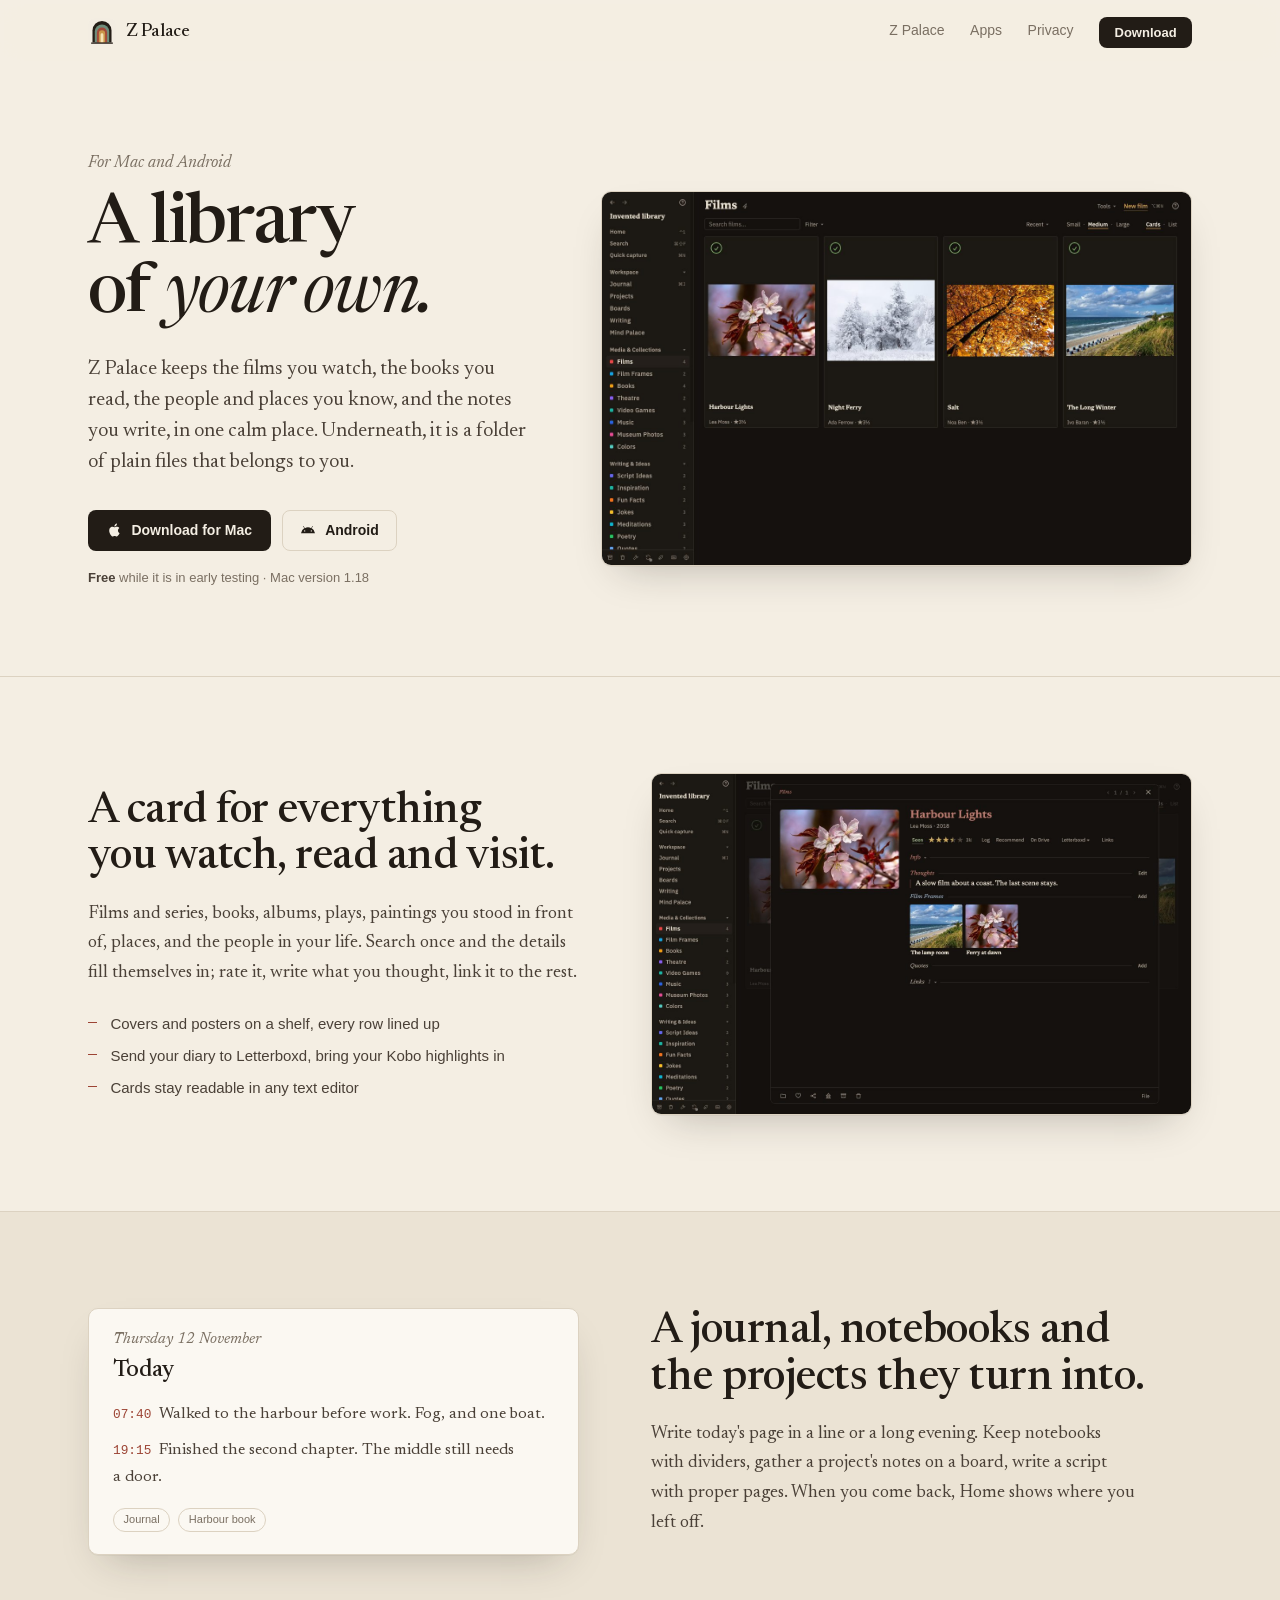
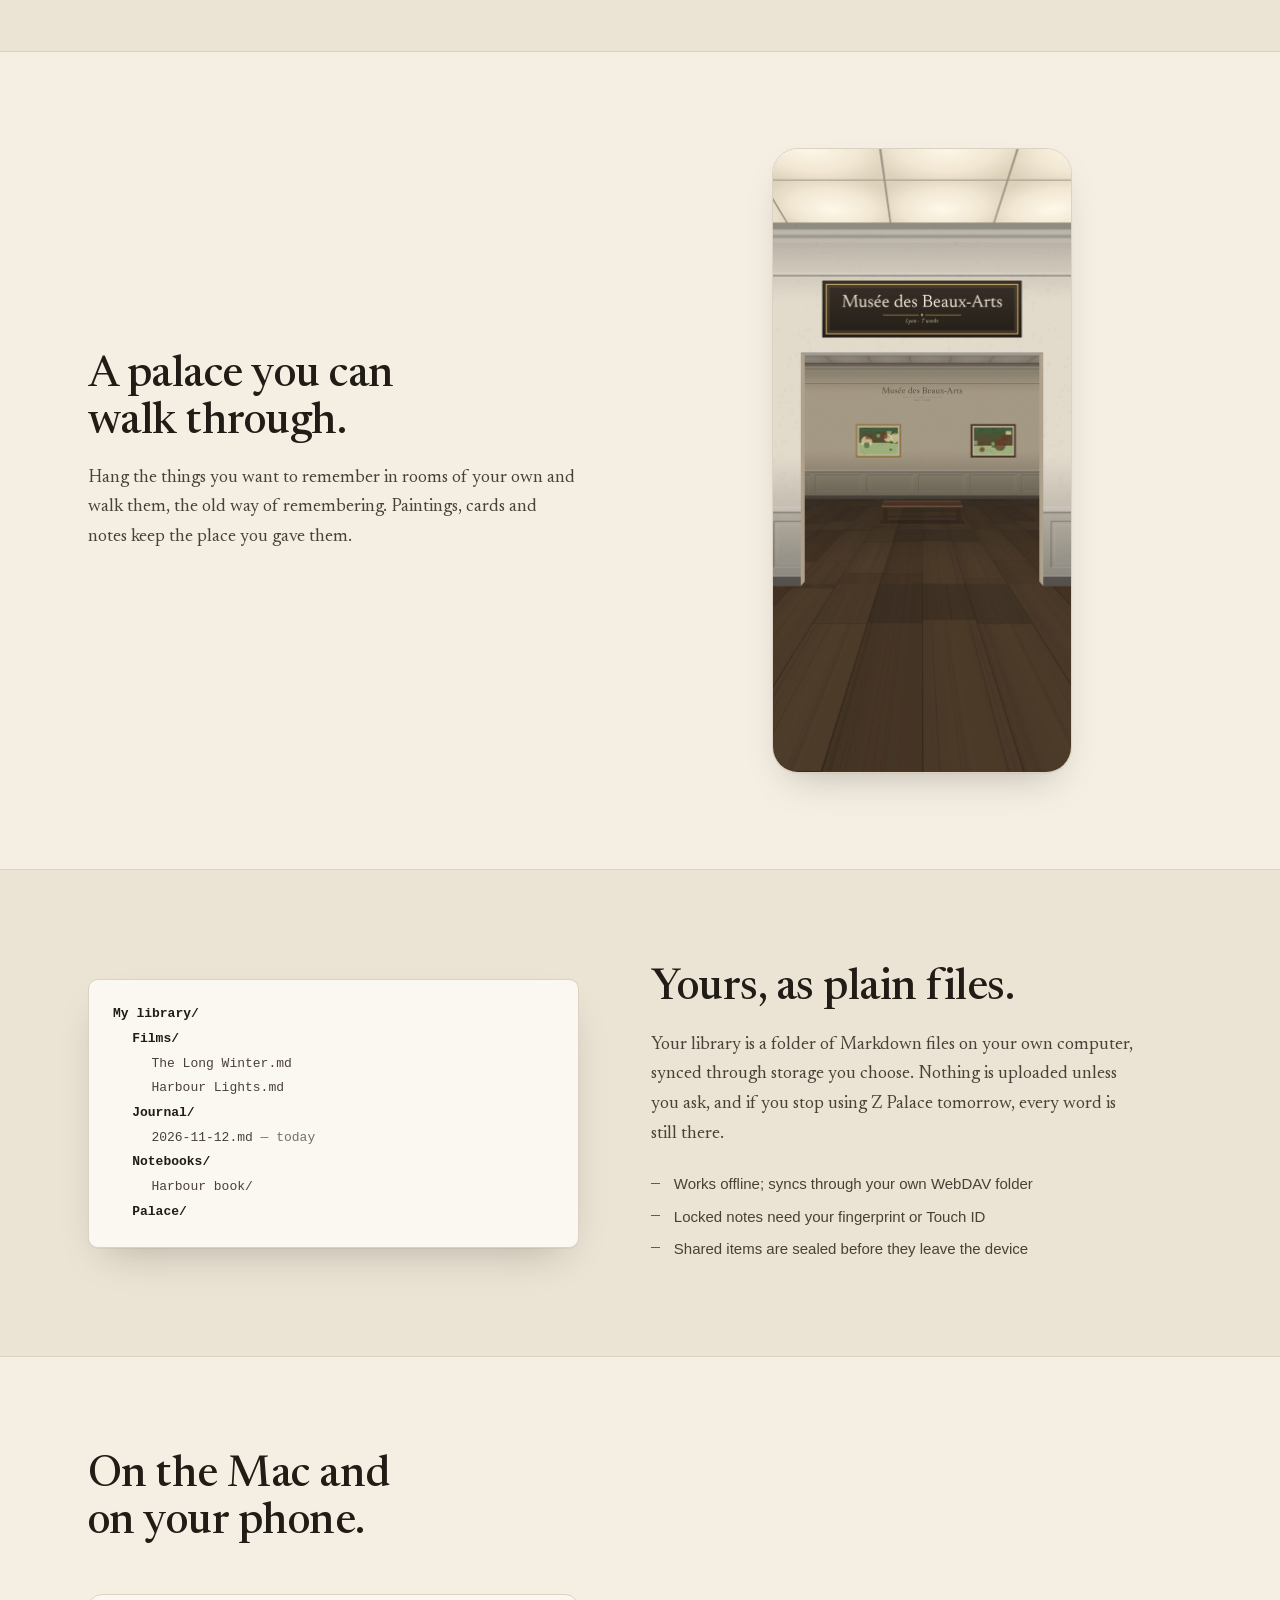
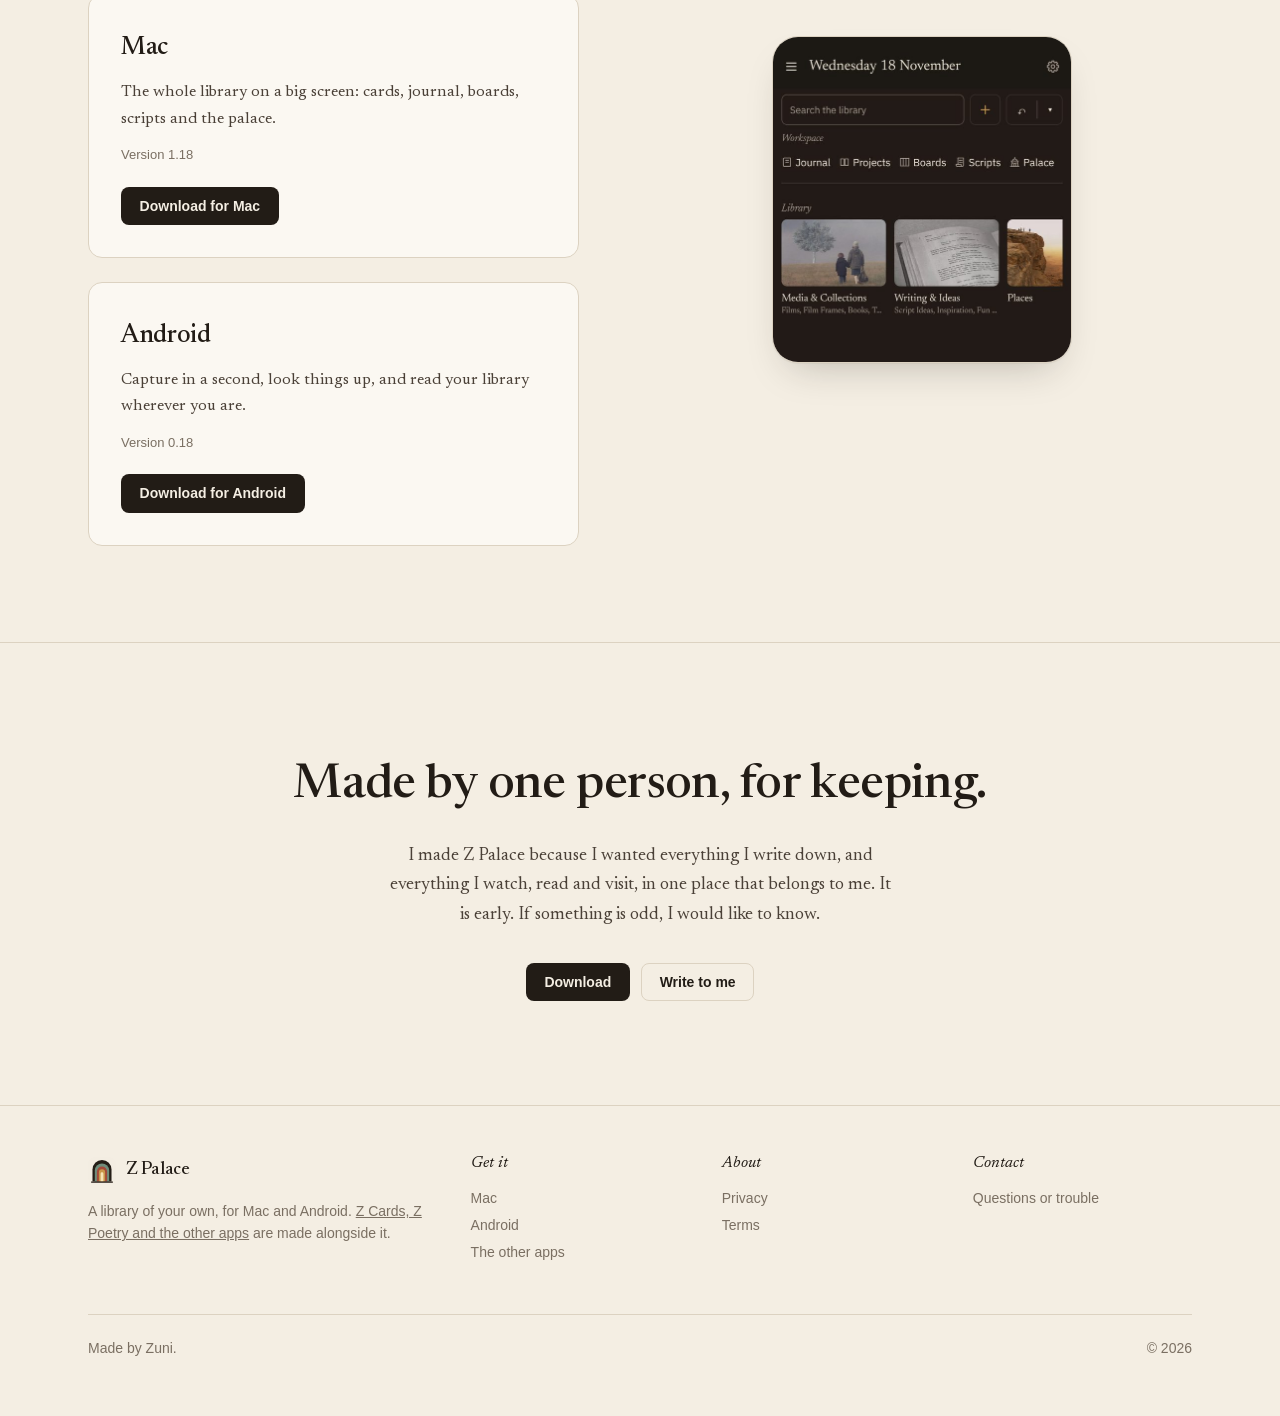
==== commit 3fb2df8d: "Apps page; real screenshots from invented libraries instead of drawn mock-ups; quieter type (no spac" ====
--- a/index.html
+++ b/index.html
@@ -15,8 +15,8 @@
 <header class="top"><div class="wrap">
   <a class="brand" href="index.html"><svg viewBox="100 100 824 824" aria-hidden="true"><use href="icon.svg#arch"/></svg>Z Palace</a>
   <nav class="nav">
-    <a href="#cards">The app</a>
-    <a href="#files">Your files</a>
+    <a href="index.html">Z Palace</a>
+    <a href="apps.html">Apps</a>
     <a href="privacy.html">Privacy</a>
     <a class="btn solid small" href="download.html">Download</a>
   </nav>
@@ -35,39 +35,11 @@
     <p class="fine"><b>Free</b> while it is in early testing · <span data-version="mac">Mac version 1.18</span></p>
   </div>
 
-  <!-- The app, drawn (invented titles; nobody's real library). -->
-  <div class="window" role="img" aria-label="The Z Palace window: a sidebar of places and a shelf of film cards">
-    <div class="bar"><i></i><i></i><i></i><span>Z Palace</span></div>
-    <div class="body">
-      <div class="side">
-        <b>My library</b>
-        <p>Home</p><p>Journal</p><p>Projects</p>
-        <h6>Media &amp; collections</h6>
-        <p class="on"><i style="background:#c0503d"></i>Films<em>128</em></p>
-        <p><i style="background:#c9974a"></i>Books<em>64</em></p>
-        <p><i style="background:#4b6fae"></i>Music<em>41</em></p>
-        <p><i style="background:#b44f88"></i>Museum<em>212</em></p>
-        <h6>People &amp; places</h6>
-        <p><i style="background:#6f8d7b"></i>People<em>37</em></p>
-        <p><i style="background:#5a9aa0"></i>Places<em>22</em></p>
-      </div>
-      <div class="main">
-        <div class="head"><h4>Films</h4><span>128</span><u>Small · <b>Medium</b> · Large</u></div>
-        <div class="shelf">
-          <div class="poster"><div><svg viewBox="0 0 60 90" preserveAspectRatio="none"><rect width="60" height="90" fill="#2d4a5a"/><circle cx="40" cy="28" r="12" fill="#e8b765"/><path d="M0 62 L60 48 L60 90 L0 90Z" fill="#17262f"/></svg></div><p>Harbour Lights</p><small>2018 · ★★★★</small></div>
-          <div class="poster"><div><svg viewBox="0 0 60 90" preserveAspectRatio="none"><rect width="60" height="90" fill="#e9e2d4"/><rect x="10" y="14" width="40" height="52" fill="#a44a39"/><rect x="10" y="70" width="40" height="3" fill="#241d16"/></svg></div><p>Two Rooms</p><small>1971 · ★★★½</small></div>
-          <div class="poster"><div><svg viewBox="0 0 60 90" preserveAspectRatio="none"><rect width="60" height="90" fill="#6f8d7b"/><path d="M8 90 V40 A22 22 0 0 1 52 40 V90Z" fill="#f3ede2"/><path d="M18 90 V48 A12 12 0 0 1 42 48 V90Z" fill="#241d16"/></svg></div><p>The Long Winter</p><small>1999 · ★★★★½</small></div>
-          <div class="poster"><div><svg viewBox="0 0 60 90" preserveAspectRatio="none"><rect width="60" height="90" fill="#c9974a"/><circle cx="30" cy="44" r="20" fill="none" stroke="#241d16" stroke-width="3"/><circle cx="30" cy="44" r="6" fill="#241d16"/></svg></div><p>Salt</p><small>2023 · ★★★</small></div>
-          <div class="poster"><div><svg viewBox="0 0 60 90" preserveAspectRatio="none"><rect width="60" height="90" fill="#241d16"/><path d="M0 70 Q15 58 30 66 T60 60 V90 H0Z" fill="#4b6fae"/><circle cx="18" cy="24" r="3" fill="#f3ede2"/><circle cx="44" cy="16" r="2" fill="#f3ede2"/></svg></div><p>Night Ferry</p><small>2004 · ★★★★</small></div>
-        </div>
-      </div>
-    </div>
-  </div>
+  <figure class="shot"><img src="img/mac-films.jpg" width="1360" height="860" alt="Z Palace on the Mac: the Films shelf of an invented library, with the sidebar of places on the left"></figure>
 </div></section>
 
 <section class="band" id="cards"><div class="wrap split">
   <div>
-    <p class="num">01</p>
     <h2>A card for everything you watch, read and visit.</h2>
     <p class="copy">Films and series, books, albums, plays, paintings you stood in front of, places, and the people in your life. Search once and the details fill themselves in; rate it, write what you thought, link it to the rest.</p>
     <ul class="points">
@@ -76,18 +48,11 @@
       <li>Cards stay readable in any text editor</li>
     </ul>
   </div>
-  <div class="panel page-mock" aria-hidden="true">
-    <p class="date">Film · seen 12 November</p>
-    <h5>The Long Winter</h5>
-    <p><span class="time">Plot</span>A lighthouse keeper counts the ferries every morning, until one day there is one more.</p>
-    <p><span class="time">Mine</span>The last scene stays with you. Slow, and worth it.</p>
-    <div class="tags"><span>★★★★½</span><span>Drama</span><span>1999</span></div>
-  </div>
+  <figure class="shot"><img src="img/mac-film-card.jpg" width="1360" height="860" alt="An open film card: its picture, rating, your thoughts and the film frames you kept" loading="lazy"></figure>
 </div></section>
 
 <section class="band alt" id="journal"><div class="wrap split flip">
   <div>
-    <p class="num">02</p>
     <h2>A journal, notebooks and the projects they turn into.</h2>
     <p class="copy">Write today's page in a line or a long evening. Keep notebooks with dividers, gather a project's notes on a board, write a script with proper pages. When you come back, Home shows where you left off.</p>
   </div>
@@ -102,31 +67,14 @@
 
 <section class="band" id="palace"><div class="wrap split">
   <div>
-    <p class="num">03</p>
     <h2>A palace you can walk through.</h2>
     <p class="copy">Hang the things you want to remember in rooms of your own and walk them, the old way of remembering. Paintings, cards and notes keep the place you gave them.</p>
   </div>
-  <div class="panel palace" aria-hidden="true">
-    <svg viewBox="0 0 480 300" fill="none" stroke="currentColor" style="color:var(--ink)">
-      <rect x="0" y="0" width="480" height="300" fill="var(--paper-2)" stroke="none"/>
-      <path d="M60 250 L60 90 L240 40 L420 90 L420 250" stroke-width="1.5"/>
-      <path d="M60 250 L420 250" stroke-width="1.5"/>
-      <path d="M200 250 V160 A40 40 0 0 1 280 160 V250" stroke-width="1.5" fill="var(--card)"/>
-      <rect x="92" y="120" width="54" height="70" fill="var(--sage)" stroke="none" opacity=".85"/>
-      <rect x="86" y="114" width="66" height="82" stroke-width="1.5"/>
-      <rect x="334" y="118" width="54" height="40" fill="var(--brick)" stroke="none" opacity=".85"/>
-      <rect x="328" y="112" width="66" height="52" stroke-width="1.5"/>
-      <rect x="334" y="182" width="54" height="40" fill="var(--ochre)" stroke="none" opacity=".85"/>
-      <rect x="328" y="176" width="66" height="52" stroke-width="1.5"/>
-      <path d="M0 290 L480 290" stroke-width="1" opacity=".4"/>
-      <circle cx="240" cy="226" r="5" fill="var(--brick)" stroke="none"/>
-    </svg>
-  </div>
+  <figure class="shot phone"><img src="img/phone-walk.jpg" width="600" height="1255" alt="Walking through a museum of your own pictures on the phone" loading="lazy"></figure>
 </div></section>
 
 <section class="band alt" id="files"><div class="wrap split flip">
   <div>
-    <p class="num">04</p>
     <h2>Yours, as plain files.</h2>
     <p class="copy">Your library is a folder of Markdown files on your own computer, synced through storage you choose. Nothing is uploaded unless you ask, and if you stop using Z Palace tomorrow, every word is still there.</p>
     <ul class="points">
@@ -148,10 +96,10 @@
   </div>
 </div></section>
 
-<section class="band" id="get"><div class="wrap">
-  <p class="num">05</p>
+<section class="band" id="get"><div class="wrap split">
+  <div>
   <h2>On the Mac and on your phone.</h2>
-  <div class="devices">
+  <div class="devices" style="grid-template-columns:1fr">
     <div class="device" id="mac">
       <h3>Mac</h3>
       <p>The whole library on a big screen: cards, journal, boards, scripts and the palace.</p>
@@ -165,6 +113,8 @@
       <a class="btn solid" href="download.html#android">Download for Android</a>
     </div>
   </div>
+  </div>
+  <figure class="shot phone"><img src="img/phone-home.jpg" width="600" height="655" alt="Z Palace's Home on the phone: today's date, search, the workspace and a shelf of your library" loading="lazy"></figure>
 </div></section>
 
 <section class="closing"><div class="wrap">
@@ -175,8 +125,8 @@
 </main>
 
 <footer class="foot"><div class="wrap">
-  <div><a class="brand" href="index.html"><svg viewBox="100 100 824 824" aria-hidden="true"><use href="icon.svg#arch"/></svg>Z Palace</a><p>A library of your own, for Mac and Android. Z Cards, Z Poetry and Z Podcasts are smaller apps made alongside it.</p></div>
-  <div><h6>Get it</h6><a href="download.html#mac">Mac</a><a href="download.html#android">Android</a><a href="versions.json">Versions</a></div>
+  <div><a class="brand" href="index.html"><svg viewBox="100 100 824 824" aria-hidden="true"><use href="icon.svg#arch"/></svg>Z Palace</a><p>A library of your own, for Mac and Android. <a href="apps.html" style="display:inline;padding:0;text-decoration:underline">Z Cards, Z Poetry and the other apps</a> are made alongside it.</p></div>
+  <div><h6>Get it</h6><a href="download.html#mac">Mac</a><a href="download.html#android">Android</a><a href="apps.html">The other apps</a></div>
   <div><h6>About</h6><a href="privacy.html">Privacy</a><a href="terms.html">Terms</a></div>
   <div><h6>Contact</h6><a href="https://github.com/ZuniApps/ZuniApps.github.io/issues">Questions or trouble</a></div>
   <div class="base"><span>Made by Zuni.</span><span>© 2026</span></div>
--- a/style.css
+++ b/style.css
@@ -35,7 +35,7 @@
 .nav{display:flex;gap:1.6rem;margin-left:auto;font:500 .875rem/1 var(--sans)}
 .nav a{text-decoration:none;color:var(--muted);padding:.4rem 0}
 .nav a:hover,.nav a[aria-current]{color:var(--ink)}
-.btn{display:inline-flex;align-items:center;gap:.55rem;font:600 .875rem/1 var(--sans);text-decoration:none;border-radius:999px;padding:.7rem 1.1rem;border:1px solid transparent;transition:background .15s,border-color .15s,color .15s}
+.btn{display:inline-flex;align-items:center;gap:.55rem;font:600 .875rem/1 var(--sans);text-decoration:none;border-radius:8px;padding:.7rem 1.1rem;border:1px solid transparent;transition:background .15s,border-color .15s,color .15s}
 .btn svg{width:16px;height:16px}
 .btn.solid{background:var(--ink);color:var(--paper)}
 .btn.solid:hover{background:var(--brick);color:var(--brick-ink)}
@@ -46,9 +46,9 @@
 /* ── hero ── */
 .hero{padding:5.5rem 0 4.5rem}
 .hero .wrap{display:grid;grid-template-columns:minmax(0,.95fr) minmax(0,1.25fr);gap:4rem;align-items:center}
-.eyebrow{font:600 .75rem/1 var(--sans);letter-spacing:.14em;text-transform:uppercase;color:var(--brick);margin:0 0 1.4rem}
+.eyebrow{font:italic 400 1.05rem/1.3 var(--serif);color:var(--muted);margin:0 0 1rem}
 .hero h1{font-size:clamp(2.6rem,5.4vw,4.4rem);line-height:1.02;letter-spacing:-.025em;margin-bottom:1.4rem}
-.hero h1 em{font-style:italic;color:var(--brick)}
+.hero h1 em{font-style:italic;color:inherit}
 .lede{font-size:1.25rem;line-height:1.55;color:var(--ink-2);max-width:30rem;margin-bottom:2rem}
 .actions{display:flex;flex-wrap:wrap;gap:.7rem;align-items:center}
 .fine{font:400 .8125rem/1.5 var(--sans);color:var(--muted);margin-top:1.1rem}
@@ -67,7 +67,7 @@
 .side p.on{background:var(--paper-2);color:var(--ink)}
 .side p em{font-style:normal;margin-left:auto;color:var(--muted);font-size:10px}
 .side p i{width:7px;height:7px;border-radius:2px;flex:none}
-.side h6{margin:12px 6px 4px;font:600 9.5px/1 var(--sans);letter-spacing:.08em;text-transform:uppercase;color:var(--muted)}
+.side h6{margin:12px 6px 4px;font:italic 400 11px/1 var(--serif);color:var(--muted)}
 .main{padding:16px 18px}
 .main .head{display:flex;align-items:baseline;gap:8px;margin-bottom:12px}
 .main .head h4{margin:0;font:500 20px/1 var(--serif)}
@@ -97,7 +97,7 @@
 /* small pieces of the app, drawn */
 .panel{background:var(--card);border:1px solid var(--rule);border-radius:10px;box-shadow:var(--shadow);padding:1.4rem 1.5rem}
 .page-mock{font-family:var(--serif)}
-.page-mock .date{font:600 10.5px/1 var(--sans);letter-spacing:.1em;text-transform:uppercase;color:var(--muted)}
+.page-mock .date{font:italic 400 .95rem/1 var(--serif);color:var(--muted)}
 .page-mock h5{font:500 1.5rem/1.2 var(--serif);margin:.5rem 0 1rem}
 .page-mock p{font-size:1rem;color:var(--ink-2);margin:0 0 .6rem}
 .page-mock .time{font:500 .8rem/1 var(--mono);color:var(--brick);margin-right:.5rem}
@@ -154,7 +154,7 @@
 /* ── footer ── */
 .foot{border-top:1px solid var(--rule);padding:3rem 0 3.5rem;font:400 .875rem/1.6 var(--sans);color:var(--muted)}
 .foot .wrap{display:grid;grid-template-columns:1.6fr 1fr 1fr 1fr;gap:2rem}
-.foot h6{margin:0 0 .8rem;font:600 .75rem/1 var(--sans);letter-spacing:.1em;text-transform:uppercase;color:var(--ink)}
+.foot h6{margin:0 0 .7rem;font:italic 400 1rem/1.2 var(--serif);color:var(--ink)}
 .foot a{display:block;text-decoration:none;color:var(--muted);padding:.15rem 0}
 .foot a:hover{color:var(--ink)}
 .foot .brand{margin-bottom:.8rem;color:var(--ink)}
@@ -181,3 +181,31 @@
 @media (prefers-reduced-motion:reduce){html{scroll-behavior:auto}.btn{transition:none}}
 
 .foot a.brand{display:flex}
+
+/* ── real screenshots (invented libraries, never anyone's own) ── */
+.shot{margin:0;border-radius:10px;overflow:hidden;border:1px solid var(--rule);box-shadow:var(--shadow);background:var(--card)}
+.shot img{width:100%;height:auto}
+.shot.phone{max-width:300px;border-radius:26px;margin:0 auto}
+.shot figcaption{font:italic .9rem/1.4 var(--serif);color:var(--muted);padding:.7rem 1rem;border-top:1px solid var(--rule)}
+.pair{display:grid;grid-template-columns:1.7fr 1fr;gap:1.5rem;align-items:end}
+
+/* ── apps page ── */
+.apps-head{padding:4.5rem 0 1.5rem;max-width:44rem}
+.apps-head h1{font-size:clamp(2.4rem,5vw,3.4rem);line-height:1.05;margin-bottom:.8rem}
+.apps-head p{font-size:1.15rem;color:var(--ink-2)}
+.apps{list-style:none;padding:0;margin:0 0 3rem;border-top:1px solid var(--rule)}
+.app{display:grid;grid-template-columns:1fr 13rem;gap:1.2rem;align-items:start;padding:1.6rem 0;border-bottom:1px solid var(--rule)}
+.app .ic{width:3.2rem;height:3.2rem;border-radius:12px;background:var(--paper-2);border:1px solid var(--rule);display:flex;align-items:center;justify-content:center;font:500 1.3rem/1 var(--serif);color:var(--ink-2)}
+.app h2{font-size:1.45rem;margin-bottom:.25rem}
+.app p{margin:0;color:var(--ink-2);font-size:1rem}
+.app .plat{font:400 .8125rem/1.5 var(--sans);color:var(--muted);margin-top:.4rem}
+.app .why{font:400 .875rem/1.5 var(--sans);color:var(--muted);margin-top:.5rem}
+.app .state{font:400 .875rem/1.4 var(--sans);color:var(--muted);text-align:right}
+.app .state b{display:block;font:500 .95rem/1.3 var(--sans);color:var(--ink);margin-bottom:.35rem}
+.app .state .btn{margin-top:.2rem}
+.apps-sec{font:italic 400 1.3rem/1.2 var(--serif);color:var(--ink);margin:2.5rem 0 .8rem}
+.personal{border-top:1px solid var(--rule);padding:2rem 0 4rem;display:grid;grid-template-columns:14rem 1fr;gap:2rem}
+.personal h2{font-size:1.4rem}
+.personal ul{margin:0;padding:0;list-style:none;display:grid;gap:.8rem;font:400 .95rem/1.5 var(--sans);color:var(--ink-2)}
+.personal li b{color:var(--ink);font-weight:600}
+@media (max-width:60rem){.app{grid-template-columns:1fr}.app .state{text-align:left}.personal,.pair{grid-template-columns:1fr}}
